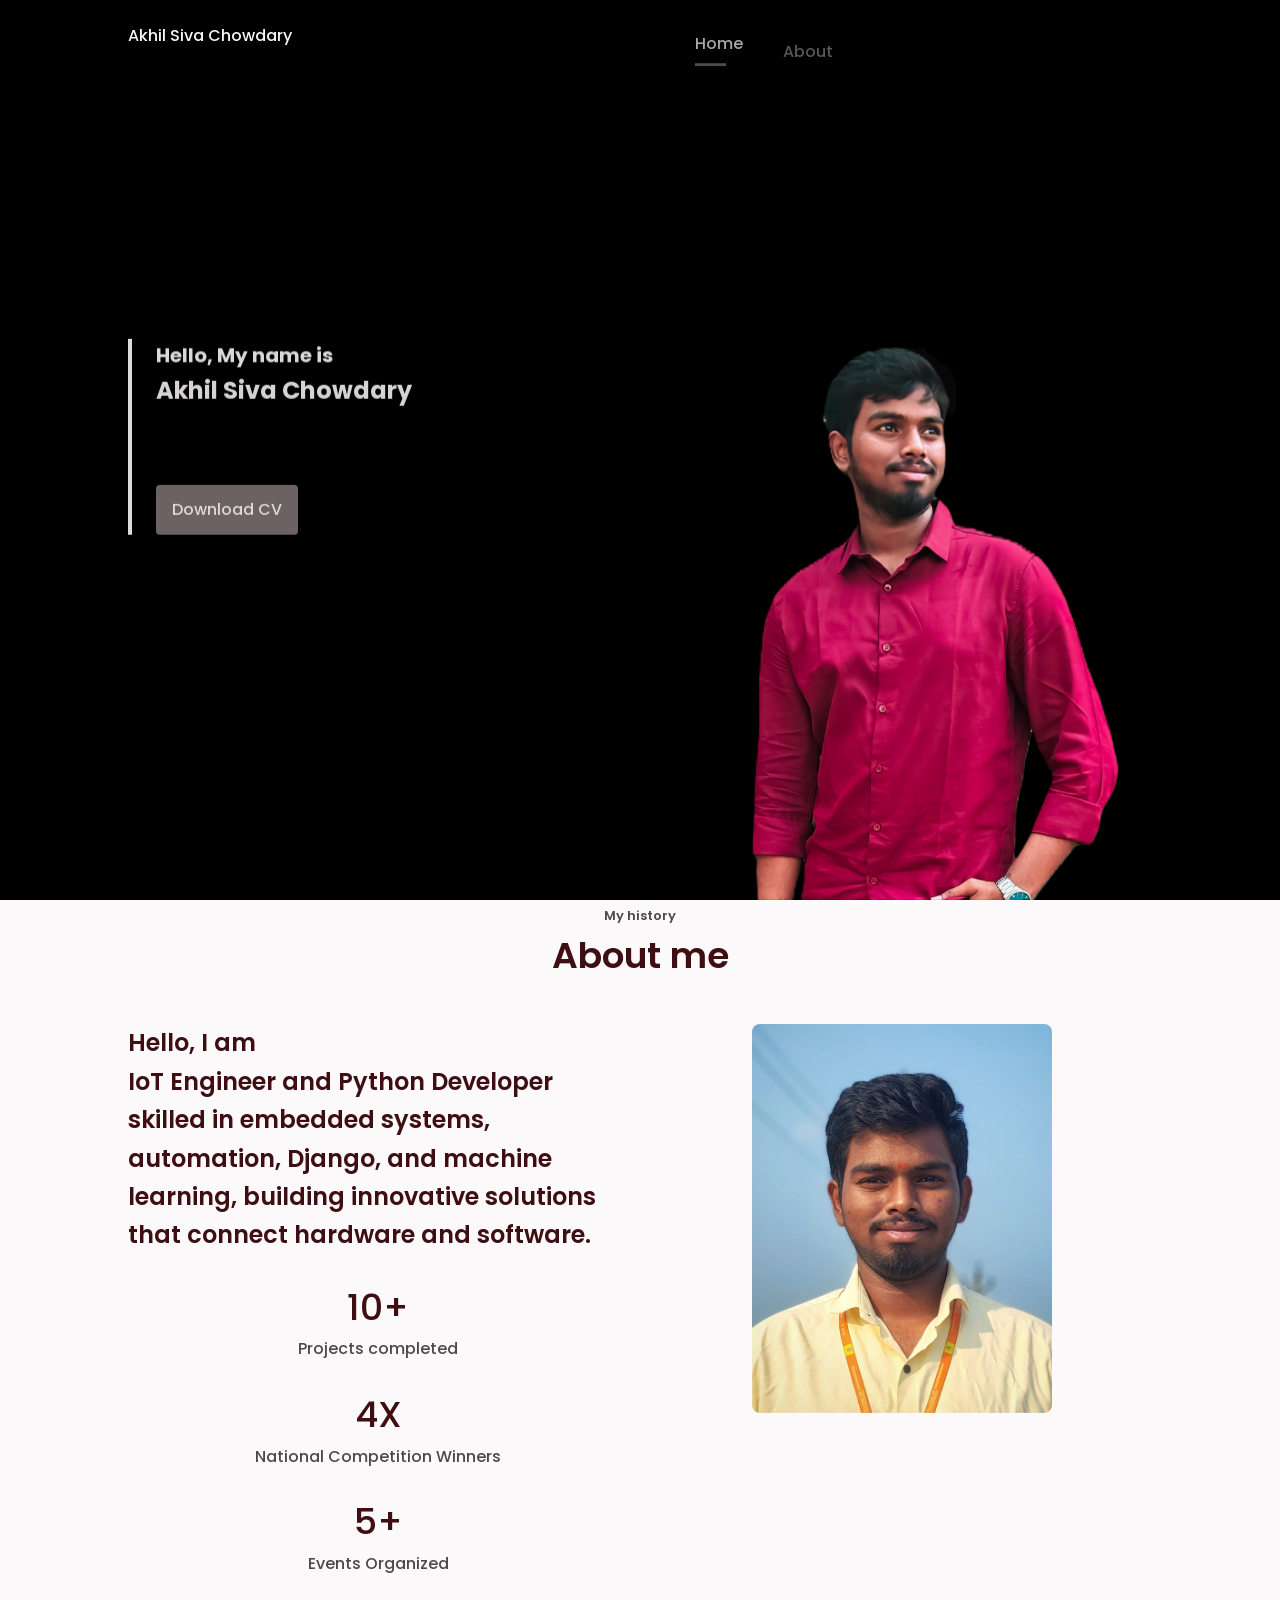
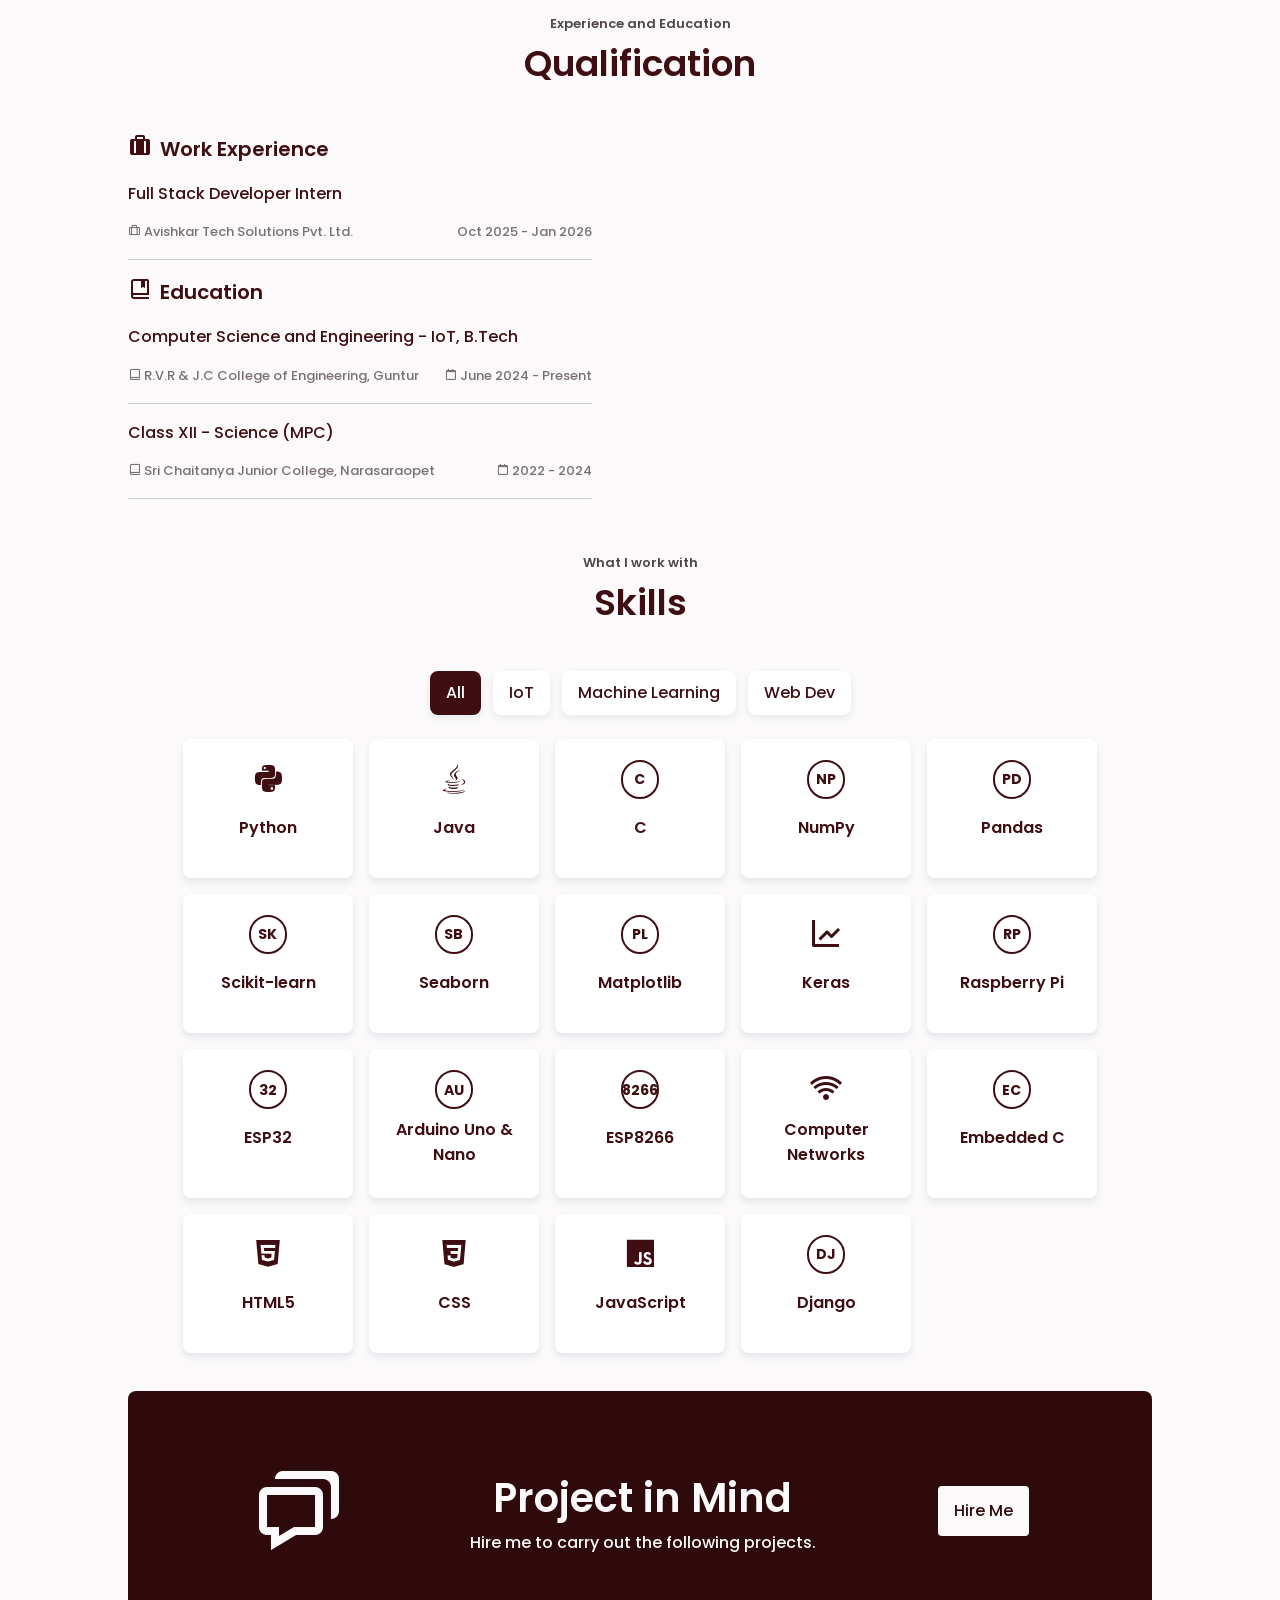
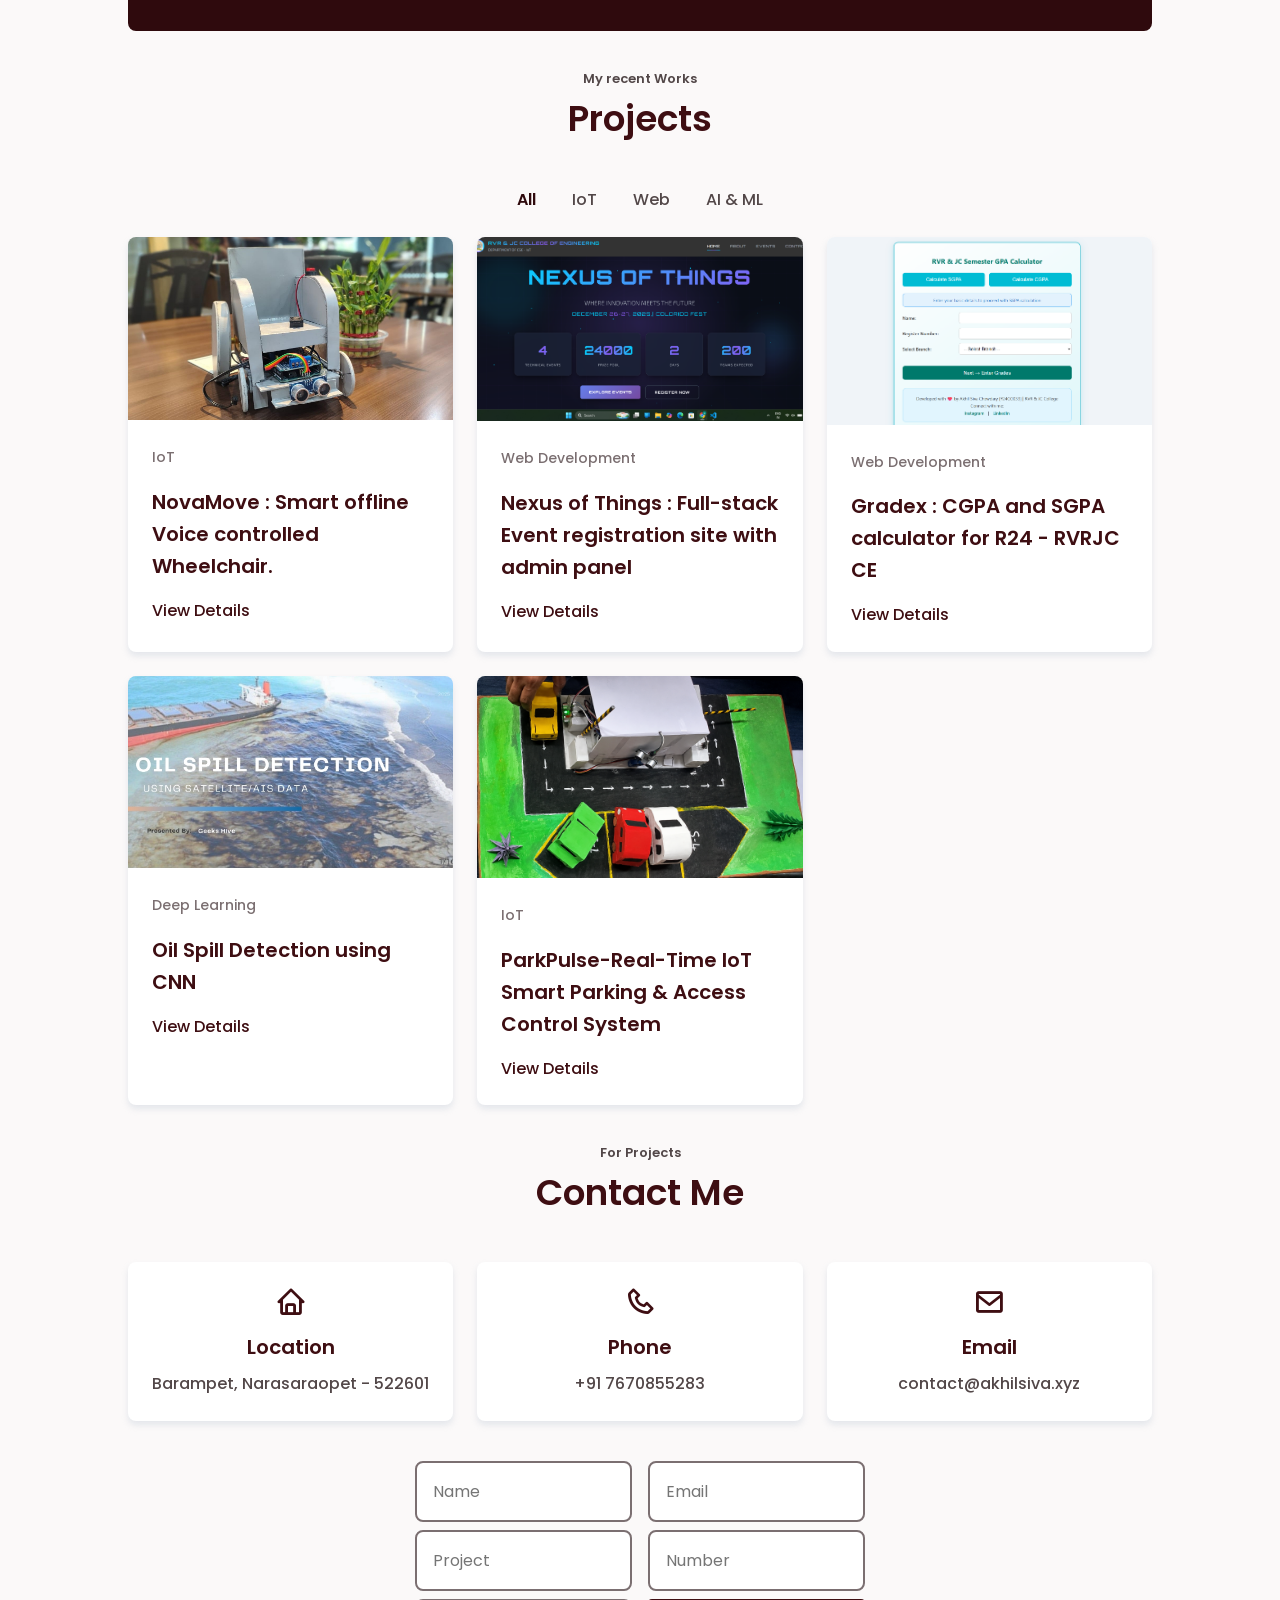
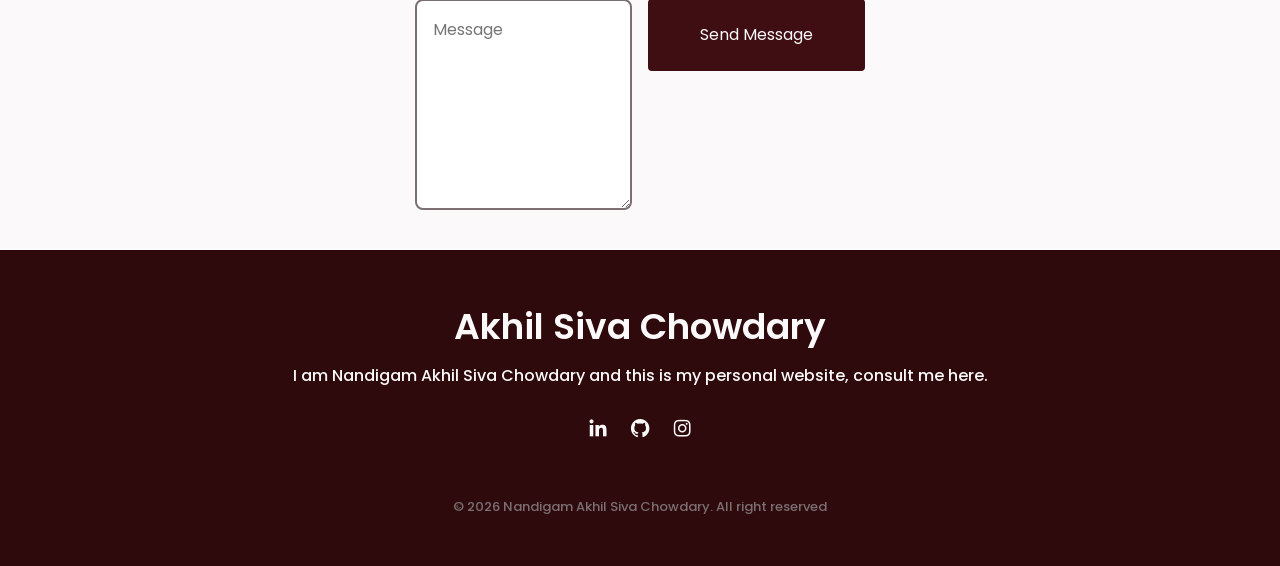
==== index.html @ a1a813cd "Initial commit" ====
<!DOCTYPE html>
<html lang="en">
<head>
    <meta charset="UTF-8">
    <meta name="viewport" content="width=device-width, initial-scale=1.0">
 
    <title>Akhil Siva Chowdary | IoT Engineer &amp; Python Developer</title>
 
    <meta name="description"
          content="Portfolio of Akhil Siva Chowdary — IoT Engineer, Python Developer &amp; Web Developer from Andhra Pradesh. Expert in ESP32, Arduino, Django, Machine Learning &amp; smart healthcare solutions.">
 
    <meta name="keywords"
          content="Akhil Siva Chowdary, IoT Engineer Andhra Pradesh, Python Developer, ESP32, Arduino, Django, Machine Learning, Flutter, embedded systems, smart wheelchair, NovaMove, AyurVanta, preeclampsia detection">
 
    <meta name="robots" content="index, follow">
 
    <meta name="author" content="Akhil Siva Chowdary">
 
    <link rel="canonical" href="https://akhilsiva.xyz/">
 
    <meta property="og:type"        content="website">
    <meta property="og:url"         content="https://akhilsiva.xyz/">
    <meta property="og:title"       content="Akhil Siva Chowdary | IoT Engineer &amp; Python Developer">
    <meta property="og:description" content="Embedded systems, smart IoT devices, Django backends, and ML models — portfolio of Akhil Siva Chowdary from Andhra Pradesh.">

    <meta property="og:image"       content="https://akhilsiva.xyz/assets/images/about.JPG">
    <meta property="og:image:width"  content="1200">
    <meta property="og:image:height" content="630">
    <meta property="og:locale"      content="en_IN">
    <meta property="og:site_name"   content="Akhil Siva Chowdary">
 
    <link rel="sitemap" type="application/xml" href="https://akhilsiva.xyz/sitemap.xml">

    <meta name="twitter:card"        content="summary_large_image">
    <meta name="twitter:title"       content="Akhil Siva Chowdary | IoT Engineer &amp; Python Developer">
    <meta name="twitter:description" content="Portfolio: ESP32 smart devices, Django backends, ML models &amp; innovative healthcare IoT from Andhra Pradesh.">
    <meta name="twitter:image"       content="https://akhilsiva.xyz/assets/images/about.JPG">
 

    <meta name="theme-color" content="#ffffff">
 
    <link rel="icon" href="assets/favicon/favicon.ico" sizes="any">
    <link rel="icon"             href="assets/favicon/favicon-32x32.png"   type="image/png" sizes="32x32">
    <link rel="icon"             href="assets/favicon/favicon-16x16.png"   type="image/png" sizes="16x16">
    <link rel="apple-touch-icon" href="assets/favicon/apple-touch-icon.png">
    <link rel="manifest"         href="assets/favicon/site.webmanifest">
    <meta name="theme-color"     content="#0F6E56">

    <script type="application/ld+json">
    {
      "@context": "https://schema.org",
      "@type": "Person",
      "name": "Akhil Siva Chowdary",
      "alternateName": "Nandigam Akhil Siva Chowdary",
      "url": "https://akhilsiva.xyz/",
      "image": "https://akhilsiva.xyz/assets/images/about.JPG",
      "email": "contact@akhilsiva.xyz",
      "telephone": "+917670855283",
      "jobTitle": "IoT Engineer & Python Developer",
      "description": "Third-year Computer Science and IoT student at RVR & JC College of Engineering. Specialises in embedded systems, ESP32, Arduino, Django, machine learning, and smart healthcare IoT devices.",
      "address": {
        "@type": "PostalAddress",
        "addressLocality": "Narasaraopet",
        "addressRegion": "Andhra Pradesh",
        "postalCode": "522601",
        "addressCountry": "IN"
      },
      "alumniOf": {
        "@type": "EducationalOrganization",
        "name": "R.V.R. & J.C. College of Engineering",
        "address": {
          "@type": "PostalAddress",
          "addressLocality": "Guntur",
          "addressRegion": "Andhra Pradesh",
          "addressCountry": "IN"
        }
      },
      "knowsAbout": [
        "IoT", "ESP32", "Arduino", "Raspberry Pi", "Embedded Systems",
        "Python", "Django", "Machine Learning", "Keras", "Scikit-learn",
        "Flutter", "HTML", "CSS", "JavaScript", "Computer Networks"
      ],
      "sameAs": [
        "https://www.linkedin.com/in/akhil-siva-chowdary-nandigam-897a99356",
        "https://github.com/Nandigam-Akhil-Siva-Chowdary",
        "https://www.instagram.com/siva_._chowdary_/"
      ]
    }
    </script>
 
    <!-- ── Stylesheets ───────────────────────────────────────── -->
    <link rel="stylesheet" href="assets/css/styles.css">
    <link href="https://unpkg.com/boxicons@2.1.4/css/boxicons.min.css" rel="stylesheet">
</head>
<body>
    <a href="#" class="scrolltop" id="scroll-top">
        <i class='bx bx-chevron-up scrolltop__icon'></i>
    </a>



    <header class="l-header " id="header">
        <nav class="nav bd-container">
            <a href="#" class="nav__logo">Akhil Siva Chowdary</a>
            <div class="nav__menu" id="nav-menu">
                <ul class="nav__list">
                    <li class="nav__item"><a href="#home" class="nav__link active-link">Home</a></li>
                    <li class="nav__item"><a href="#about" class="nav__link">About</a></li>
                    <li class="nav__item"><a href="#services" class="nav__link">Skills</a></li>
                    <li class="nav__item"><a href="#portfolio" class="nav__link">Projects</a></li>
                    <li class="nav__item"><a href="#contact" class="nav__link">ContactMe</a></li>
                </ul>
            </div>

            <div class="nav__toggle" id="nav-toggle"> 
                <i class='bx bx-menu'></i>
            </div>
        </nav>
    </header>

    <main class="l-main">
        <!-- home -->
        <section class="home" id="home">
            <div class="home__container bd-container bd-grid">
                <div class="home__data">
                    <span class="home__greeting">Hello, My name is</span>
                    <h1 class="home__name">Akhil Siva Chowdary</h1>
                    <span class="home__profession" aria-label="IoT Engineer, Python Developer, Web Developer">
                        <span class="home__profession-text home__profession-text--iot">IoT Engineer</span>
                        <span class="home__profession-text home__profession-text--python">Python Developer</span>
                        <span class="home__profession-text home__profession-text--web">Web Developer</span>
                    </span>
                    <a download="" href="assets/pdfs/Akhil_SIva_Chowdary_Resume.pdf" class="button button-light home__button">Download CV</a>
                </div>

                <div class="home__social">
                    <a href="https://www.linkedin.com/in/akhil-siva-chowdary-nandigam-897a99356" class="home__social-icon"><i class='bx bxl-linkedin'></i></a>
                    <a href="https://github.com/Nandigam-Akhil-Siva-Chowdary" class="home__social-icon"><i class='bx bxl-github'></i></a>
                    <a href="https://www.instagram.com/siva_._chowdary_/" class="home__social-icon"><i class='bx bxl-instagram'></i></a>
                </div>

                <div class="home__img">
                    <img src="assets/images/home.png" alt="">
                </div>
            </div>
        </section>

        <section class="about section bd-container" id="about">
            <span class="section-subtitle">My history</span>
            <h2 class="section-title">About me</h2>


            <!-- About -->
            <div class="about__container bd-grid">
                <div class="about__data bd-grid">
                    <p class="about__description">
                        <span>
                            Hello, I am <br>
                        </span>
                        IoT Engineer and Python Developer skilled in embedded systems, automation, Django, and machine learning, building innovative solutions that connect hardware and software.
                    </p>
                    <div>
                        <span class="about__number">10+</span>
                        <span class="about__achievement">Projects completed</span>
                    </div>

                    <div>
                        <span class="about__number">4X</span>
                        <span class="about__achievement">National Competition Winners</span>
                    </div>
                    
                    <div>
                        <span class="about__number">5+</span>
                        <span class="about__achievement">Events Organized</span>
                    </div>
                </div>

                <img src="assets/images/about.JPG" alt="" class="about__img">
            </div>
        </section>

        <!-- Qualification -->

        <section class="qualification section bd-container" >
            <span class="section-subtitle">Experience and Education</span>
            <h2 class="section-title">Qualification</h2>

            <div class="qualification__container bd-grid">
                <div class="qualification__content">
                    <h2 class="qualification__title">
                        <i class='bx bxs-briefcase-alt qualification__title-icon'></i>
                        Work Experience
                    </h2>

                    <div class="bd-grid">
                        <div class="classification__data">
                            <h3 class="qualification__area">
                                Full Stack Developer Intern
                            </h3>

                            <div class="qualification__box">
                                <span class="qualification__work">
                                    <i class='bx bx-briefcase-alt qualification__icon'></i>
                                    Avishkar Tech Solutions Pvt. Ltd.
                                </span>

                                <span class="qualification__work">
                                    <i class='bx bx-calender-alt qualification__icon'></i>
                                    Oct 2025 - Jan 2026
                                </span>
                            </div>
                        </div>
                    </div>
                </div>
            </div>

            <div class="qualification__container bd-grid">
                <div class="qualification__content">
                    <h2 class="qualification__title">
                        <i class='bx bx-book-bookmark qualification__title-icon'></i>
                        Education
                    </h2>

                    <div class="bd-grid">
                        <div class="classification__data">
                            <h3 class="qualification__area">
                                Computer Science and Engineering - IoT, B.Tech
                            </h3>

                            <div class="qualification__box">
                                <span class="qualification__work">
                                    <i class='bx bx-book-alt qualification__icon'></i>
                                    R.V.R & J.C College of Engineering, Guntur<br>
                                </span>

                                <span class="qualification__work">
                                    <i class='bx bx-calendar-alt qualification__icon'></i>
                                    June 2024 - Present
                                </span>
                            </div>

                            <div class="classification__data">
                            <h3 class="qualification__area">
                                Class XII - Science (MPC)
                            </h3>

                            <div class="qualification__box">
                                <span class="qualification__work">
                                    <i class='bx bx-book-alt qualification__icon'></i>
                                    Sri Chaitanya Junior College, Narasaraopet <br>
                                </span>

                                <span class="qualification__work">
                                    <i class='bx bx-calendar-alt qualification__icon'></i>
                                    2022 - 2024
                                </span>
                            </div>

                        </div>
                    </div>
                </div>
            </div>
        </section>

        <!-- Skills -->

        <section class="services section bd-container" id="services">
            <span class="section-subtitle">What I work with</span>
            <h2 class="section-title">Skills</h2>
            <div class="services__filter">
                <input type="radio" name="skills-filter" id="skill-all" checked>
                <input type="radio" name="skills-filter" id="skill-iot">
                <input type="radio" name="skills-filter" id="skill-ml">
                <input type="radio" name="skills-filter" id="skill-web">

                <div class="services__tabs">
                    <label for="skill-all" class="services__tab services__tab--all">All</label>
                    <label for="skill-iot" class="services__tab services__tab--iot">IoT</label>
                    <label for="skill-ml" class="services__tab services__tab--ml">Machine Learning</label>
                    <label for="skill-web" class="services__tab services__tab--web">Web Dev</label>
                </div>

                <div class="services__container bd-grid">
                    <div class="services__data skill-card skill-general">
                        <i class='bx bxl-python services__icon'></i>
                        <h3 class="services__title">Python</h3>
                    </div>

                    <div class="services__data skill-card skill-general">
                        <i class='bx bxl-java services__icon'></i>
                        <h3 class="services__title">Java</h3>
                    </div>

                    <div class="services__data skill-card skill-general">
                        <span class="services__icon services__icon-text">C</span>
                        <h3 class="services__title">C</h3>
                    </div>

                    
                    <div class="services__data skill-card skill-ml">
                        <span class="services__icon services__icon-text">NP</span>
                        <h3 class="services__title">NumPy</h3>
                    </div>

                    <div class="services__data skill-card skill-ml">
                        <span class="services__icon services__icon-text">PD</span>
                        <h3 class="services__title">Pandas</h3>
                    </div>

                    <div class="services__data skill-card skill-ml">
                        <span class="services__icon services__icon-text">SK</span>
                        <h3 class="services__title">Scikit-learn</h3>
                    </div>

                    <div class="services__data skill-card skill-ml">
                        <span class="services__icon services__icon-text">SB</span>
                        <h3 class="services__title">Seaborn</h3>
                    </div>

                    <div class="services__data skill-card skill-ml">
                        <span class="services__icon services__icon-text">PL</span>
                        <h3 class="services__title">Matplotlib</h3>
                    </div>

                    <div class="services__data skill-card skill-ml">
                        <i class='bx bx-line-chart services__icon'></i>
                        <h3 class="services__title">Keras</h3>
                    </div>

                    <div class="services__data skill-card skill-iot">
                        <span class="services__icon services__icon-text">RP</span>
                        <h3 class="services__title">Raspberry Pi</h3>
                    </div>

                    <div class="services__data skill-card skill-iot">
                        <span class="services__icon services__icon-text">32</span>
                        <h3 class="services__title">ESP32</h3>
                    </div>

                    <div class="services__data skill-card skill-iot">
                        <span class="services__icon services__icon-text">AU</span>
                        <h3 class="services__title">Arduino Uno & Nano</h3>
                    </div>

                    <div class="services__data skill-card skill-iot">
                        <span class="services__icon services__icon-text">8266</span>
                        <h3 class="services__title">ESP8266</h3>
                    </div>

                    <div class="services__data skill-card skill-iot">
                        <i class='bx bx-wifi services__icon'></i>
                        <h3 class="services__title">Computer Networks</h3>
                    </div>

                    <div class="services__data skill-card skill-iot">
                        <span class="services__icon services__icon-text">EC</span>
                        <h3 class="services__title">Embedded C</h3>
                    </div>


                    <div class="services__data skill-card skill-web">
                        <i class='bx bxl-html5 services__icon'></i>
                        <h3 class="services__title">HTML5</h3>
                    </div>

                    <div class="services__data skill-card skill-web">
                        <i class='bx bxl-css3 services__icon'></i>
                        <h3 class="services__title">CSS</h3>
                    </div>

                    <div class="services__data skill-card skill-web">
                        <i class='bx bxl-javascript services__icon'></i>
                        <h3 class="services__title">JavaScript</h3>
                    </div>

                    <div class="services__data skill-card skill-web">
                        <span class="services__icon services__icon-text">DJ</span>
                        <h3 class="services__title">Django</h3>
                    </div>
                </div>
            </div>

        </section>

        <section class="project section bd-container" >
            <div class="project__container bd-grid">
                <div class="project__data">
                    <i class='bx bx-chat project__icon'></i>
                    <div>
                        <h2 class="project__title">Project in Mind</h2>
                        <p class="project__description">Hire me to carry out the following projects.</p>
                    </div> 

                    <div>
                        <a href="#" class="button button-white">Hire Me</a>
                    </div>
                </div>
            </div>
        </section>

        <!-- portfolio -->
        <section class="portfolio section bd-container" id="portfolio">
            <span class="section-subtitle">My recent Works</span>
            <h2 class="section-title">Projects</h2>

            <div class="portfolio__nav">
                <span class="portfolio__item active-portfolio" data-filter="all">All</span>
                <span class="portfolio__item" data-filter=".iot">IoT</span>
                <span class="portfolio__item" data-filter=".web">Web</span>
                <span class="portfolio__item" data-filter=".ml">AI & ML</span>
            </div>

            <div class="portfolio__container bd-grid">
                <div class="portfolio__content mix iot">
                    <a href="novamove.html"><img src="assets/images/NovaMove.jpeg" alt="NovaMove smart offline voice controlled wheelchair" class="portfolio__img"></a>
                    <div class="portfolio__data">
                        <span class="portfolio__subtitle">IoT</span>
                        <a href="novamove.html"><h2 class="portfolio__title">NovaMove : Smart offline Voice controlled Wheelchair.</h2></a>
                        <a href="novamove.html" class="button button-link">View Details</a>
                    </div>
                </div>
                <div class="portfolio__content mix web">
                    <a href="https://nexusofthings.onrender.com/"><img src="assets/images/NoT.png" alt="" class="portfolio__img"></a>
                    <div class="portfolio__data">
                        <span class="portfolio__subtitle">Web Development</span>
                        <a href="https://nexusofthings.onrender.com/"><h2 class="portfolio__title">Nexus of Things : Full-stack Event registration site with admin panel</h2></a>
                        <a href="https://github.com/Nandigam-Akhil-Siva-Chowdary/NexusOfThings" class="button button-link">View Details</a>
                    </div>
                </div>
                
                <div class="portfolio__content mix web">
                    <a href="https://gradex-ogwk.onrender.com"><img src="assets/images/gradex.png" alt="" class="portfolio__img"></a>
                    <div class="portfolio__data">
                        <span class="portfolio__subtitle">Web Development</span>
                        <a href="https://gradex-ogwk.onrender.com"><h2 class="portfolio__title">Gradex : CGPA and SGPA calculator for R24 - RVRJC CE</h2></a>
                        <a href="https://github.com/Nandigam-Akhil-Siva-Chowdary/gradeX" class="button button-link">View Details</a>
                    </div>
                </div>
                <div class="portfolio__content mix ml">
                    <a href="https://github.com/Nandigam-Akhil-Siva-Chowdary/Oil-Spill-Detection-CNN"><img src="assets/images/oil-spill.jpeg" alt="" class="portfolio__img"></a>
                    <div class="portfolio__data">
                        <span class="portfolio__subtitle">Deep Learning</span>
                        <a href="https://github.com/Nandigam-Akhil-Siva-Chowdary/Oil-Spill-Detection-CNN"><h2 class="portfolio__title">Oil Spill Detection using CNN</h2></a>
                        <a href="https://github.com/Nandigam-Akhil-Siva-Chowdary/Oil-Spill-Detection-CNN" class="button button-link">View Details</a>
                    </div>
                </div>
                <div class="portfolio__content mix iot">
                    <a href="parkpulse.html"><img src="assets/images/ParkPulse.png" alt="ParkPulse real-time IoT smart parking and access control system" class="portfolio__img"></a>
                    <div class="portfolio__data">
                        <span class="portfolio__subtitle">IoT</span>
                        <a href="parkpulse.html"><h2 class="portfolio__title">ParkPulse-Real-Time IoT Smart Parking & Access Control System</h2></a>
                        <a href="parkpulse.html" class="button button-link">View Details</a> 
                    </div>
                </div>
            </div>
        </section>

        <section class="contact section bd-container" id="contact">
            <span class="section-subtitle">For Projects</span>
            <h2 class="section-title">Contact Me</h2>

            <div class="contact__container bd-grid">
                <div class="contact__content bd-grid">
                    <div class="contact__box">
                        <i class='bx bx-home contact__icon'></i>
                        <h3 class="contact__title">Location</h3>
                        <span class="contact__description">Barampet, Narasaraopet - 522601</span>
                    </div>

                    <div class="contact__box">
                        <i class='bx bx-phone contact__icon'></i>
                        <h3 class="contact__title">Phone</h3>
                        <span class="contact__description">+91 7670855283</span>
                    </div>

                    <div class="contact__box">
                        <i class='bx bx-envelope contact__icon'></i>
                        <h3 class="contact__title">Email</h3>
                        <span class="contact__description">contact@akhilsiva.xyz</span>
                    </div>

                </div>
                <form action="https://formsubmit.co/akhil2310siva@gmail.com" method="POST" class='contact__form'>
                    <div class="contact__inputs">
                        <input type="text" name="name" placeholder="Name" class="contact__input">
                        <input type="email" name="email" placeholder="Email" class="contact__input">
                    </div>
                    <div class="contact__inputs">
                        <input type="text" name="project" placeholder="Project" class="contact__input">
                        <input type="number" name="number" placeholder="Number" class="contact__input">

                        <textarea name="message" id="" cols="0" rows="7" placeholder="Message" class="contact__input"></textarea>

                        <input type="submit" value="Send Message" class="button contact__button">
                    </div>
                </form>
            </div>
        </section>

        <!-- footer -->
        <footer class="footer">
            <div class="footer__container bd-container">
                <h1 class="footer__title">Akhil Siva Chowdary</h1>
                <p class="footer__description">I am Nandigam Akhil Siva Chowdary and this is my personal website, consult me here.</p>

                <div class="footer__social">
                    <a href="https://www.linkedin.com/in/akhil-siva-chowdary-nandigam-897a99356" class="footer__link"><i class='bx bxl-linkedin'> </i></a>
                    <a href="https://github.com/Nandigam-Akhil-Siva-Chowdary" class="footer__link"><i class='bx bxl-github'> </i></a>
                    <a href="https://www.instagram.com/siva_._chowdary_/" class="footer__link"><i class='bx bxl-instagram'> </i></a>
                </div>
                <p class="footer__copy">&#169; 2026 Nandigam Akhil Siva Chowdary. All right reserved</p>
            </div>
        </footer>

    </main>
    <script src="assets/js/mixitup.min.js"></script>
    <script src="assets/js/gsap.min.js"></script>
    <script src="assets/js/main.js"></script>
</body>
</html>
---- assets/css/styles.css ----
@import url('https://fonts.googleapis.com/css2?family=Poppins:wght@400;500;700&display=swap');

:root {
    --header-height: 3rem;


    --first-color:#3E0E12;
    --first-color-dark:#2F0a0D;
    --text-color: #524748;
    --first-color-light: #7B6F71;
    --first-color-lighten: #FBF9F9;

    --body-font: 'Poppins', sans-serif; 
    --biggest-font-size: 2.5rem;
    --h1-font-size: 1.5rem;
    --h2-font-size: 1.25rem;
    --h3-font-size: 1.125rem;
    --normal-font-size: .938rem;
    --small-font-size: .813rem;
    --smaller-font-size: .75rem;

    --font-medium: 500;
    --font-semi-bold: 600;
    --font-bold: 700;

    --mb-1: .5rem;
    --mb-2: 1rem;
    --mb-3: 1.5rem;
    --mb-4: 2rem;
    --mb-5: 2.5rem;
    --mb-6: 3rem;
    
    --z-normal: 1;
    --z-tooltip: 10;
    --z-fixed: 100;
}

@media screen and (min-width: 768px){
    :root{
        --biggest-font-size: 4.5rem;
        --h1-font-size: 2.25rem;
        --h2-font-size: 1.5rem;
        --h3-font-size: 1.25rem;
        --normal-font-size: 1rem;
        --small-font-size: .875rem;
        --smaller-font-size: .813rem;
    }
}

*, ::before, ::after{
    box-sizing: border-box;
}

html{
    scroll-behavior: smooth;
}

body{
    margin: var(--header-height) 0 0 0;
    font-family: var(--body-font);
    font-size: var(--normal-font-size);
    font-weight: var(--font-medium);
    background-color: var(--first-color-lighten);
    color: var(--text-color);
    line-height: 1.6;
}

h1, h2, h3, ul, p{
    margin: 0;
}

h2, h3{
    font-weight: var(--font-semi-bold);
}

ul{
    padding: 0;
    list-style: none;
}

a{
    text-decoration: none;
}

img{
    max-width: 100%;
    height: auto;
    display: block;
}

.section{
    padding:4rem 0 2rem;
}

.section-title, .section-subtitle{
    text-align: center;
}

.section-title{
    font-size: var(--h1-font-size);
    color: var(--first-color);
    margin-bottom: var(--mb-3);
}

.section-subtitle{
    display: block;
    font-size: var(--smaller-font-size);
    font-weight: var(--font-semi-bold);
}

.bd-container{
    max-width: 1024px;
    width: calc(100% - 2rem);
    margin-left: var(--mb-2);
    margin-right: var(--mb-2);
}

.bd-grid{
    display: grid;
    gap: 1.5rem;
}

.l-header{
    width: 100%;
    position: fixed;
    top: 0;
    left: 0;
    z-index: var(--z-fixed);
    background-color: #000;
}

.nav{
    height: var(--header-height);
    display: flex;
    align-items: center;
    justify-content: space-between;
}

@media screen and (max-width: 768px){
    .nav__menu{
        position: fixed;
        top: -100%;
        left: 0;
        width: 100%;
        padding-top: 1.5rem;
        text-align: center;
        background-color: #000;
        transition: .4s;
        box-shadow: 0 2px 4px rgba(0, 0, 0, 0.1); 
        border-radius: 0 0 1rem 1rem;
    }
}

.nav__item{
    margin-bottom: var(--mb-3);
}

.nav__link{
    color: var(--first-color-lighten);
    transition: .3s;
}

.nav__link:hover{
    color: var(--first-color-light);
}

.nav__logo, .nav__toggle{
    color: var(--first-color-lighten);
}

.nav__toggle{
    font-size: 1.3rem;
    cursor: pointer;
}

.show-menu{
    top:var(--header-height);
}

.active-link{
    position: relative;
}

.active-link::after{
    content: '';
    position: absolute;
    left: 0;
    bottom: -.7rem;
    width: 65%;
    height: 3px;
    background-color: var(--first-color-light);
}

.scroll-header{
    background-color: var(--first-color-lighten);
    box-shadow: 0 2px 4px rgba(0, 0, 0, .1);
}

.scroll-header .nav__logo, .scroll-header .nav__toggle, .scroll-header .nav__link{
    color: var(--first-color-dark);
}

.scroll-header .nav__menu{
    background-color: var(--first-color-lighten);
}

.scrolltop{
    position: fixed;
    right: 1rem;
    bottom: -20%;
    display: flex;
    justify-content: center;
    align-items: center;
    padding: .5rem;
    background: rgba(123, 111, 113, .7);
    border-radius: .5rem;
    z-index: var(--z-tooltip);
    transition: .4s;
    
    visibility: hidden;
}

.scrolltop:hover{
    background: var(--first-color);
}

.scrolltop__icon{
    font-size: 2rem;
    color: var(--first-color-lighten);

}

.show-scroll{
    visibility: visible;
    bottom: 1.5rem;
}

.home{
    background-color: #000;
    overflow: hidden;
}

.home__container{
    position: relative;
    height: calc(100vh - var(--header-height));
    grid-template-rows: repeat(2, max-content);
    align-content: space-around;
    row-gap: 2rem;
}

.home__data{
    border-left: 4px solid var(--first-color-lighten);
    color: var(--first-color-lighten);
    padding-left: 1.5rem;
    z-index: var(--z-tooltip);
}

.home_name{
    font-size: var(--biggest-font-size);
}

.home__greeting, .home__profession{
    display: block;
    font-weight: var(--font-bold);
}

.home__greeting{
    font-size: .813rem;
}

.home__profession{
    font-size: .938rem;
    margin-bottom: var(--mb-3);
    min-height: 1.6em;
    position: relative;
    width: min(100%, 18ch);
}

.home__profession-text{
    animation: typing-cycle 9s steps(var(--typing-steps), end) infinite;
    border-right: 2px solid var(--first-color-lighten);
    left: 0;
    opacity: 0;
    overflow: hidden;
    position: absolute;
    top: 0;
    white-space: nowrap;
    width: 0;
}

.home__profession-text--iot{
    --typing-steps: 12;
    --typing-width: 12ch;
}

.home__profession-text--python{
    --typing-steps: 16;
    --typing-width: 16ch;
    animation-delay: 3s;
}

.home__profession-text--web{
    --typing-steps: 13;
    --typing-width: 13ch;
    animation-delay: 6s;
}

@keyframes typing-cycle{
    0%{
        opacity: 1;
        width: 0;
    }

    18%{
        opacity: 1;
        width: var(--typing-width);
    }

    28%{
        opacity: 1;
        width: var(--typing-width);
    }

    33%,
    100%{
        opacity: 0;
        width: 0;
    }
}

.home__img{
    position:absolute;
    right: 0;
    bottom: 0;
}

.home__img img{
    width: 285px;
}

.home__social{
    display: flex;
    flex-direction: column;
}

.home__social-icon{
    width: max-content;
    font-size: 1.3rem;
    margin-bottom: var(--mb-2);
    color: var(--first-color-lighten);
}

.home__social-icon:hover{
    color: var(--first-color-light);
}

.button{
    display: inline-block;
    background-color: var(--first-color);
    color: var(--first-color-lighten);
    padding: .75rem 1rem;
    border-radius: .25rem;
    transition: .3s;
}

.button:hover{
    background-color: var(--first-color-dark);
}

.button-light{
    background-color: var(--first-color-light);
}

.button-white{
    background-color: var(--first-color-lighten);
    color: var(--first-color-dark);
}

.button-white:hover{
    background-color: var(--first-color-lighten);
}

.button-link{
    background: none;
    color: var(--first-color);
    padding: 0;
}

.home__button{
    z-index: 10;
    opacity: 1;
}

.button-link:hover{
    background: none;
}

.about__data{
    text-align: center;
}

.about__description{
    font-size: var(--h2-font-size);
    font-weight: var(--font-semi-bold);
    color: var(--first-color);
}

.about__number{
    font-size: var(--h1-font-size);
    color: var(--first-color);
    display: block;
}

.about__img{
    justify-self: center;
    width: 220px;
    border-radius: .5rem;
}

/* Qualification */
.qualification__container{
    row-gap: 2.5rem;
}

.qualification__title{
    font-size: var(--h3-font-size);
    color: var(--first-color);
    margin-bottom: var(--mb-2);
    display: flex;
    align-items:last baseline
}

.qualification__title-icon{
    font-size: 1.5rem;
    margin-right: var(--mb-1);
}

.qualification__box{
    padding-bottom: 1rem;
    border-bottom: 1px solid #ccc;
    margin: var(--mb-2) 0;
}

.qualification__area{
    font-size: var(--normal-font-size);
    color: var(--first-color);
    margin-bottom: var(--mb-1);
    font-weight: var(--font-medium);
}

.qualification__icon, .qualification__work{
    font-size: var(--smaller-font-size);
    color: var(--first-color-light);
}

.qualification__work{
    display: block;
}

/* Services */

.services__filter > input{
    position: absolute;
    opacity: 0;
    pointer-events: none;
}

.services__tabs{
    display: flex;
    flex-wrap: wrap;
    justify-content: center;
    gap: .75rem;
    margin-bottom: var(--mb-3);
}

.services__tab{
    padding: .55rem 1rem;
    border-radius: .5rem;
    color: var(--first-color);
    background-color: #fff;
    box-shadow: 0 3px 6px rgba(174, 190, 205, .25);
    cursor: pointer;
    transition: .3s;
}

.services__tab:hover{
    transform: translateY(-.15rem);
}

#skill-all:checked ~ .services__tabs .services__tab--all,
#skill-iot:checked ~ .services__tabs .services__tab--iot,
#skill-ml:checked ~ .services__tabs .services__tab--ml,
#skill-web:checked ~ .services__tabs .services__tab--web{
    color: #fff;
    background-color: var(--first-color);
}

.services__data{
    padding: 1.35rem .85rem;
    background-color: #fff;
    border-radius: .5rem;
    text-align: center;
    transition: .4s;
    box-shadow: 0 4px 6px rgba(174, 190, 205, .3);
}

.services__container{
    gap: 1rem;
    justify-content: center;
    grid-template-columns: repeat(2, minmax(0, 145px));
}

.skill-card{
    display: block;
}

#skill-iot:checked ~ .services__container .skill-card,
#skill-ml:checked ~ .services__container .skill-card,
#skill-web:checked ~ .services__container .skill-card{
    display: none;
}

#skill-iot:checked ~ .services__container .skill-iot,
#skill-ml:checked ~ .services__container .skill-ml,
#skill-web:checked ~ .services__container .skill-web{
    display: block;
}

.services__icon, .services__title{
    color: var(--first-color);
}

.services__icon{
    display: inline-flex;
    align-items: center;
    justify-content: center;
    height: 2.4rem;
    margin-bottom: var(--mb-1);
    font-size: 2.25rem;
}

.services__icon-text{
    width: 2.4rem;
    border-radius: 50%;
    border: 2px solid var(--first-color);
    font-size: var(--small-font-size);
    font-weight: var(--font-bold);
    line-height: 1;
}

.services__title{
    font-size: var(--normal-font-size);
    min-height: 2.6rem;
    display: flex;
    align-items: center;
    justify-content: center;
    margin-bottom: var(--mb-1);
}

.services__description{
    margin-bottom: var(--mb-4);
}

.services__data:hover{
    transform: translateY(-.5rem);
    box-shadow: 0 6px 8px rgba(174, 190, 205, .4);

}

/* project */
.project__container{
    padding: 1.5rem 1rem;
    background-color: var(--first-color-dark);
    color: var(--first-color-lighten);
    border-radius: .5rem;
    text-align: center;
}

.project__icon, .project__title{
    margin-bottom: var(--mb-1);
}

.project__icon{
    font-size: 3.5rem;
}

.project__title{
    font-size: 1.5rem;
}

.project__description{
    margin-bottom: var(--mb-4);
}

/* portfolio */

.portfolio__nav{
    text-align: center;
    margin-bottom: var(--mb-3);
}

.portfolio__item{
    margin: 0 var(--mb-2) ;
    cursor: pointer;
}

.portfolio__content{
    background-color: #fff;
    border-radius: .5rem;
    overflow:hidden;
    box-shadow: 0 4px 6px rgba(174, 190, 205, .3);
}

.portfolio__img{
    width: 100%;
    transition: .4s;
}

.portfolio__data{
    padding:1.5rem;
}

.portfolio__subtitle{
    font-size: var(--small-font-size);
    color: var(--first-color-light);
}

.portfolio__title{
    font-size: var(--h3-font-size);
    color: var(--first-color);
    margin: var(--mb-2) 0;
}

.portfolio__content:hover{
    box-shadow: 0 6px 8px rgba(174,190,205,.4);
}

.portfolio__content:hover .portfolio__img{
    transform: scale(1.02);
}

.active-portfolio{
    color: var(--first-color-dark);
    font-weight: var(--font-semi-bold);
}

/* Project detail page */
.project-page{
    padding-top: 2rem;
}

.project-detail{
    min-height: calc(100vh - var(--header-height));
    display: grid;
    align-content: center;
}

.project-detail__title{
    margin-bottom: var(--mb-4);
}

.project-detail__hero{
    align-items: center;
}

.project-detail__media{
    overflow: hidden;
    border-radius: .5rem;
    background-color: #fff;
    box-shadow: 0 4px 6px rgba(174, 190, 205, .3);
}

.project-detail__media img{
    width: 100%;
    aspect-ratio: 4 / 3;
    object-fit: cover;
}

.project-detail__content{
    background-color: #fff;
    border-radius: .5rem;
    padding: 1.5rem;
    box-shadow: 0 4px 6px rgba(174, 190, 205, .3);
}

.project-detail__tag{
    display: inline-block;
    color: var(--first-color-light);
    font-size: var(--small-font-size);
    margin-bottom: var(--mb-1);
}

.project-detail__heading{
    color: var(--first-color);
    font-size: var(--h2-font-size);
    line-height: 1.35;
    margin-bottom: var(--mb-2);
}

.project-detail__description{
    margin-bottom: var(--mb-3);
}

.project-detail__points{
    display: grid;
    gap: .75rem;
    margin-bottom: var(--mb-3);
}

.project-detail__points div{
    display: flex;
    align-items: center;
    gap: .75rem;
    color: var(--first-color);
}

.project-detail__points i{
    display: inline-flex;
    align-items: center;
    justify-content: center;
    min-width: 2rem;
    height: 2rem;
    border-radius: 50%;
    background-color: var(--first-color-lighten);
    font-size: 1.2rem;
}

.project-detail__actions{
    display: flex;
    flex-wrap: wrap;
    align-items: center;
    gap: 1rem;
}

.project-info__grid,
.project-achievements__list,
.project-gallery__grid{
    gap: 1rem;
}

.project-info__box,
.project-achievements__item{
    background-color: #fff;
    border-radius: .5rem;
    padding: 1.5rem;
    box-shadow: 0 4px 6px rgba(174, 190, 205, .3);
}

.project-info__icon{
    color: var(--first-color);
    font-size: 2rem;
    margin-bottom: var(--mb-1);
}

.project-info__box h3{
    color: var(--first-color);
    margin-bottom: var(--mb-1);
}

.project-achievements__item{
    display: flex;
    gap: 1rem;
}

.project-achievements__item span{
    color: var(--first-color);
    font-size: var(--h2-font-size);
    font-weight: var(--font-bold);
    line-height: 1;
}

.project-gallery__grid img{
    width: 100%;
    aspect-ratio: 4 / 3;
    object-fit: cover;
    border-radius: .5rem;
    box-shadow: 0 4px 6px rgba(174, 190, 205, .3);
}

/* contact */
.contact__container{
    row-gap: 2.5rem;
}

.contact__content{
    grid-template-columns: repeat(auto-fit, minmax(220px, 1fr));
}

.contact__box{
    background-color: #FFF;
    border-radius: .5rem;
    padding: 1.5rem;
    text-align: center;
    box-shadow: 0 4px 6px rgba(174, 190, 205, .3);
}

.contact__icon, .contact__title{
    color: var(--first-color)
}

.contact__icon{
    font-size: 2rem;
}

.contact__title{
    font-size: var(--h3-font-size);
    margin: var(--mb-1) 0;
}

.contact__box:hover{
    box-shadow: 0 6px 8px rgba(174,190,205,.4);
}

.contact__inputs{
    display: grid;
    grid-template-columns: repeat(2,1fr);
    column-gap: 1rem;
}

.contact__input, .contact__button{
    outline: none;
    font-family: var(--body-font);
    font-size: var(--normal-font-size);
}

.contact__input{
    width: 100%;
    padding: 1rem;
    border: 2px solid var(--first-color-light);
    color: var(--first-color);
    border-radius: .5rem;
    margin-bottom: var(--mb-1);
}

.contact::placeholder{
    color: var(--first-color-light);
    font-family: var(--body-font);
    font-weight: var(--font-semi-bold);
}

.contact__button{
    cursor: pointer;
    border: none;
    padding-top: .45rem;
    padding-bottom: .45rem;
    line-height: 1.2;
    max-height: 8vh;
}

/* footer  */ 
.footer{
    background-color: var(--first-color-dark);
    color: var(--first-color-lighten);
    text-align: center;
}

.footer__container{
    padding: 3rem 0;
}

.footer__title{
    font-size: var(--h1-font-size);
    margin-bottom: var(--mb-1);
    font-weight: var(--font-semi-bold);
}

.footer__description{
    margin-bottom: var(--mb-3);
}

.footer__social{
    margin-bottom: var(--mb-6);
}

.footer__link{
    font-size: 1.4rem;
    color: var(--first-color-lighten);
    margin: 0 var(--mb-1);
    transition: .3s;
}

.footer__link:hover{
    color: var(--first-color-light);
}

.footer__copy{
    font-size: var(--smaller-font-size);
    color: var(--first-color-light);
}

@media screen and (min-width: 576px){
    .home__img img{
        width: 330px;
    }

    .about__container,
    .qualification__container,
    .profile__container{
        grid-template-columns: repeat(2,1fr);
    }

    .services__container{
        grid-template-columns: repeat(3, 170px);
    }

    .contact__form{
        width: 450px;
        justify-self: center;
    }
}

@media screen and (min-width: 576px){
    body{
        margin: 0;
    }
    .section{
        padding-top: 6px;
    }
    .section-title{
        margin-bottom: var(--mb-5);
    }

    .nav{
        height: calc(var(--header-height) + 1.5rem);
    }
    .nav__list{
        display: flex;
    }
    .nav__item{
        margin-left: var(--mb-5);
        margin-bottom: 0;

    }
    .nav__toggle{
        display: none;

    }

    .home__container{
        height: 100vh;
        grid-template-rows: max-content .5fr;
        align-content: flex-end;
    }

    .home__greeting{
        font-size: 1.25rem;
    }
    .home__profession{
        font-size: 2rem;
    }
    .home__social{
        flex-direction: row;
        align-items: center;
    }
    .home__social-icon{
        margin-right: var(--mb-4);
        margin-bottom: 0;
    }
    .home__img img{
        width: 440px;
    }

    .about__description{
        text-align: initial;
    }
    .about__img{
        width: 300px;
    }

    .qualification__box{
        display: flex;
        justify-content: space-between;
    }

    .portfolio__container{
        grid-template-columns: repeat(3, 1fr);
    }

    .project-page{
        padding-top: calc(var(--header-height) + 1.5rem);
    }

    .project-page .section{
        padding-top: 4rem;
    }

    .project-detail__hero{
        grid-template-columns: 1fr 1fr;
    }

    .project-info__grid,
    .project-gallery__grid{
        grid-template-columns: repeat(3, 1fr);
    }

    .services__container{
        grid-template-columns: repeat(5, 170px);
    }
    
    .project__container{
        padding: 4.5rem 0;
    }
    .project__data{
        display: flex;
        justify-content: space-evenly;
        align-items: center;
    }
    .project__icon, .project__title, .project__description{
        margin-bottom: 0;
    }

    .project__icon{
        font-size: 6rem;
    }
    .project__title{
        font-size: 2.5rem;
    }
}

@media screen and (min-width: 1024px){
    .bd-container{
        margin-left: auto;
        margin-right: auto;
    }

    .qualification__container{
        column-gap: 6rem;
    }
}
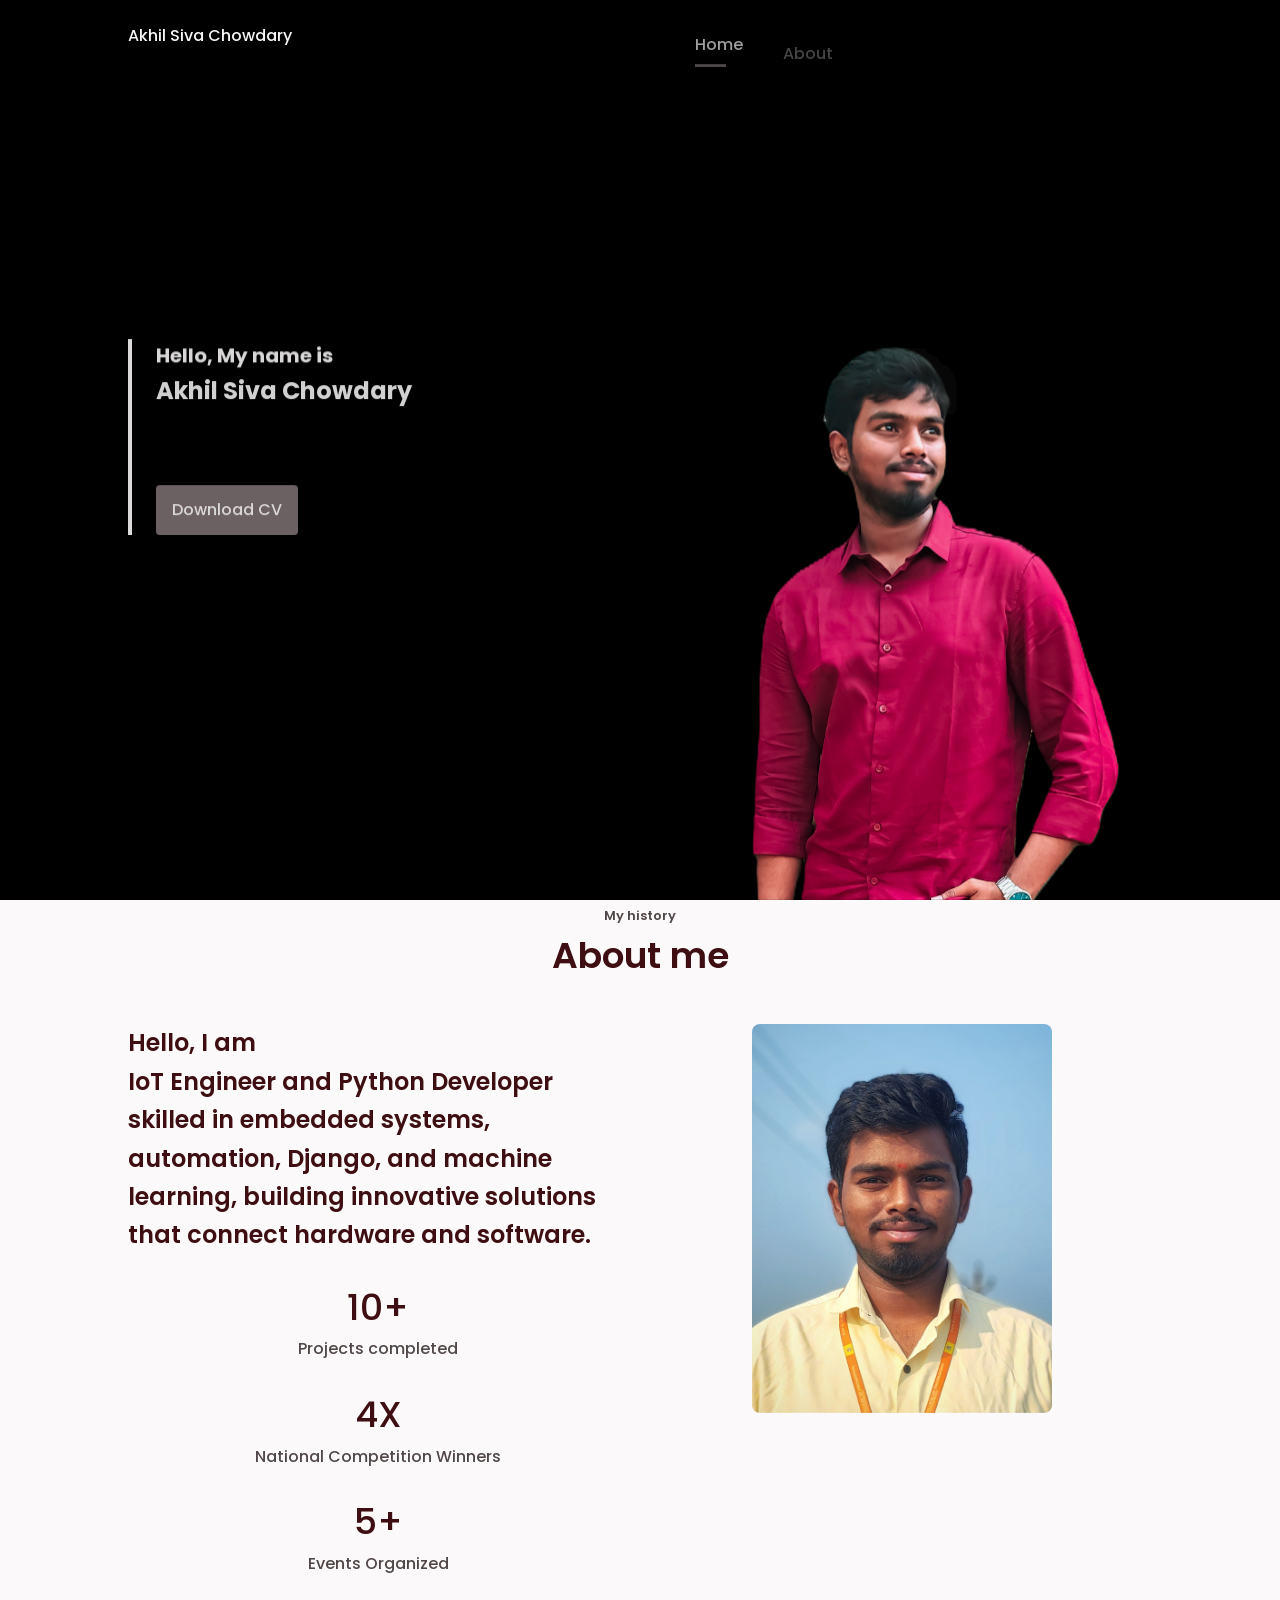
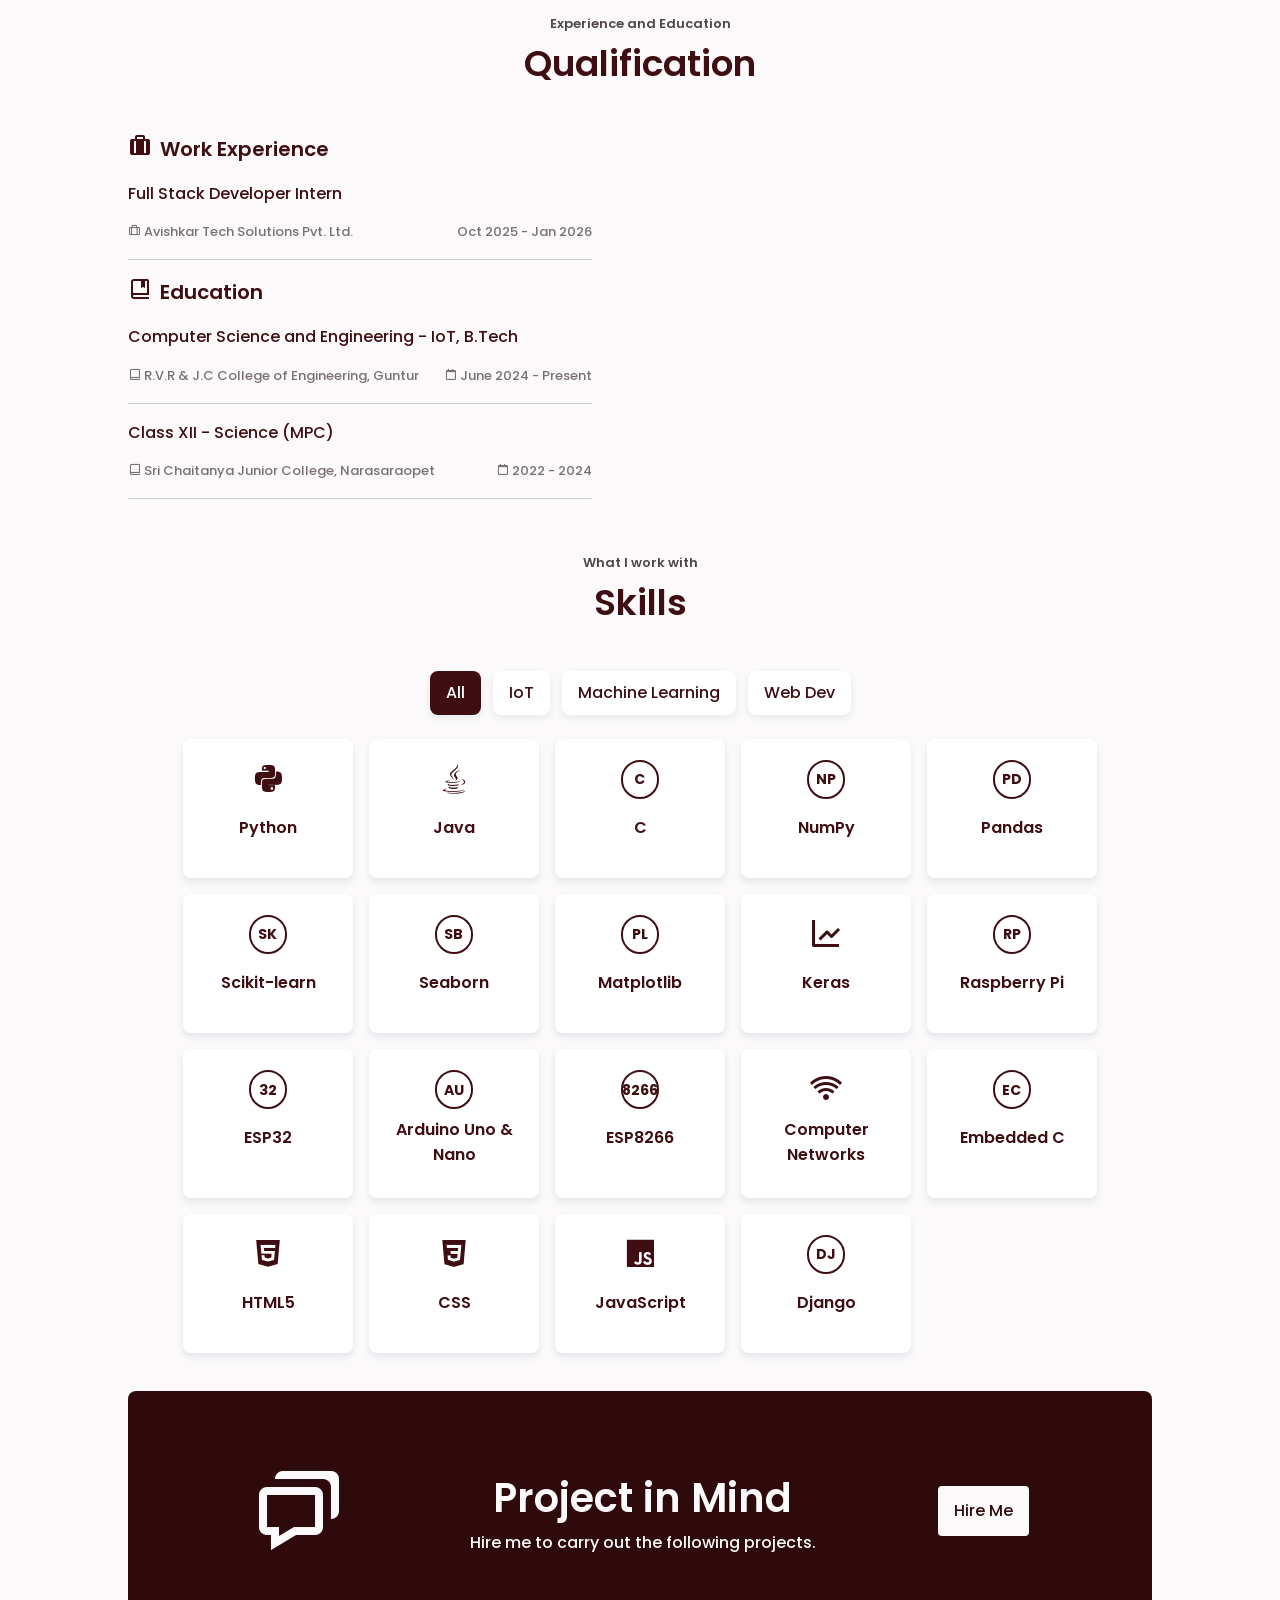
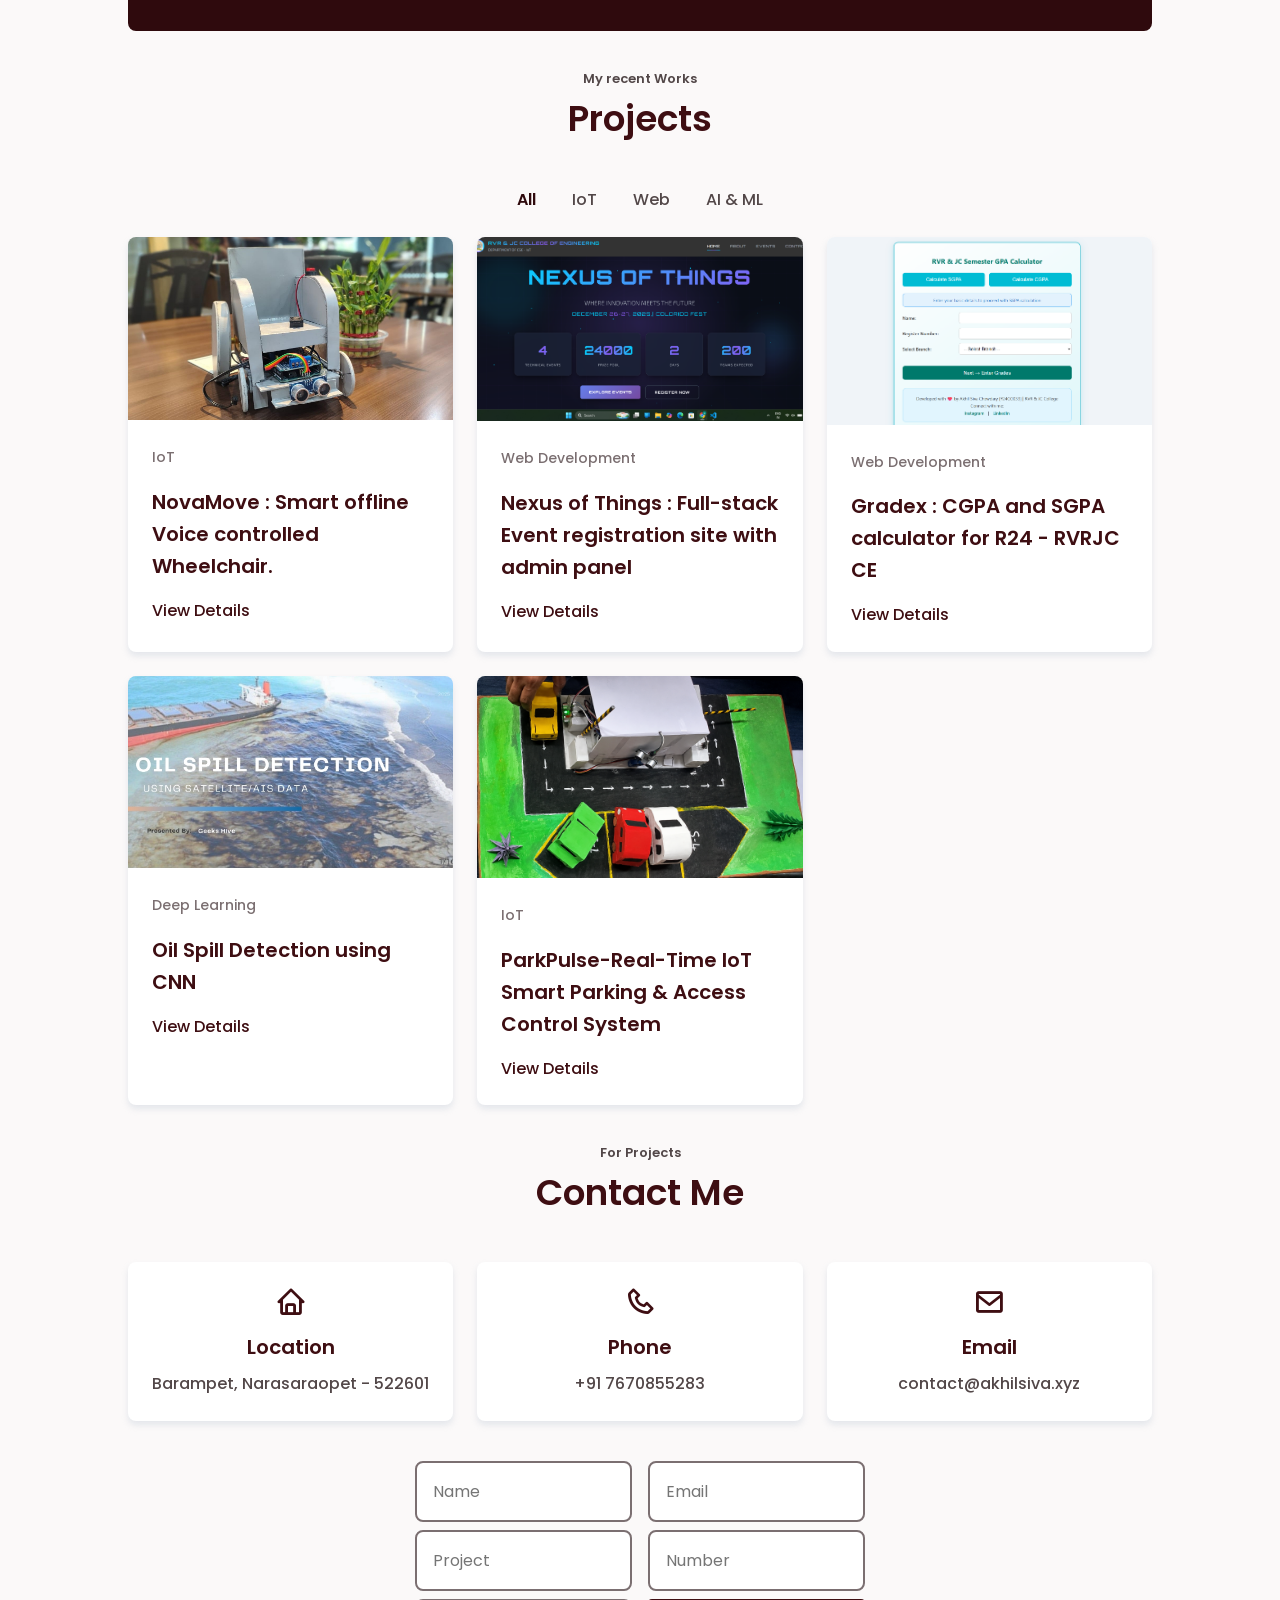
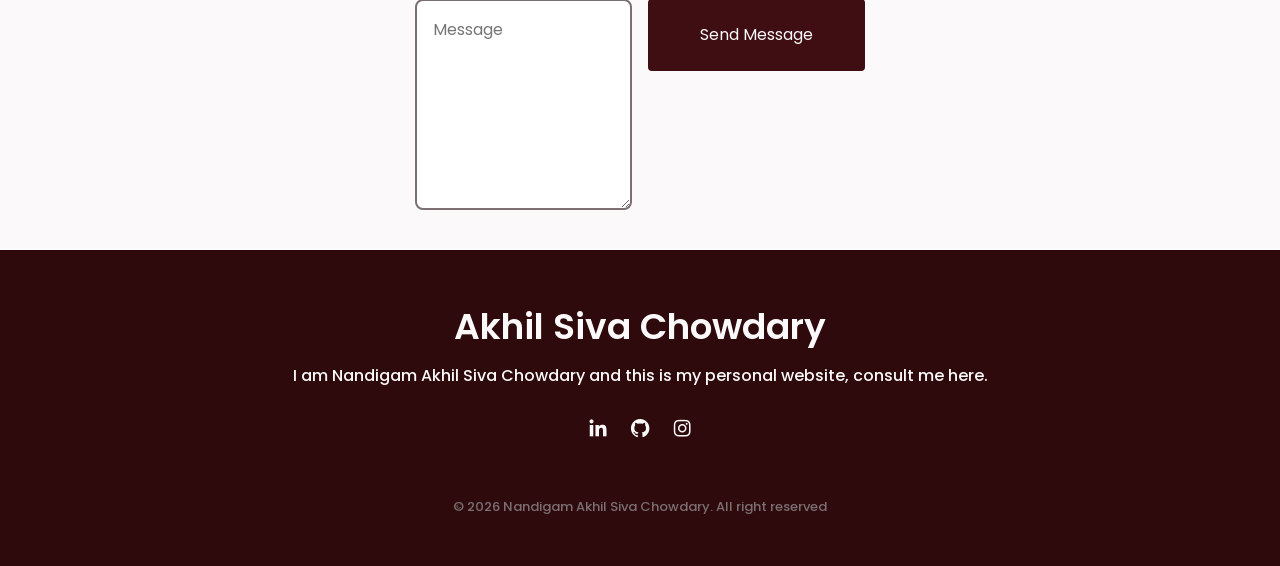
==== commit a5008d18: "Added Google Analytics" ====
--- a/index.html
+++ b/index.html
@@ -1,6 +1,15 @@
 <!DOCTYPE html>
 <html lang="en">
 <head>
+    <!-- Google tag (gtag.js) -->
+    <script async src="https://www.googletagmanager.com/gtag/js?id=G-6T1WYDZ8G1"></script>
+    <script>
+    window.dataLayer = window.dataLayer || [];
+    function gtag(){dataLayer.push(arguments);}
+    gtag('js', new Date());
+
+    gtag('config', 'G-6T1WYDZ8G1');
+    </script>
     <meta charset="UTF-8">
     <meta name="viewport" content="width=device-width, initial-scale=1.0">
  
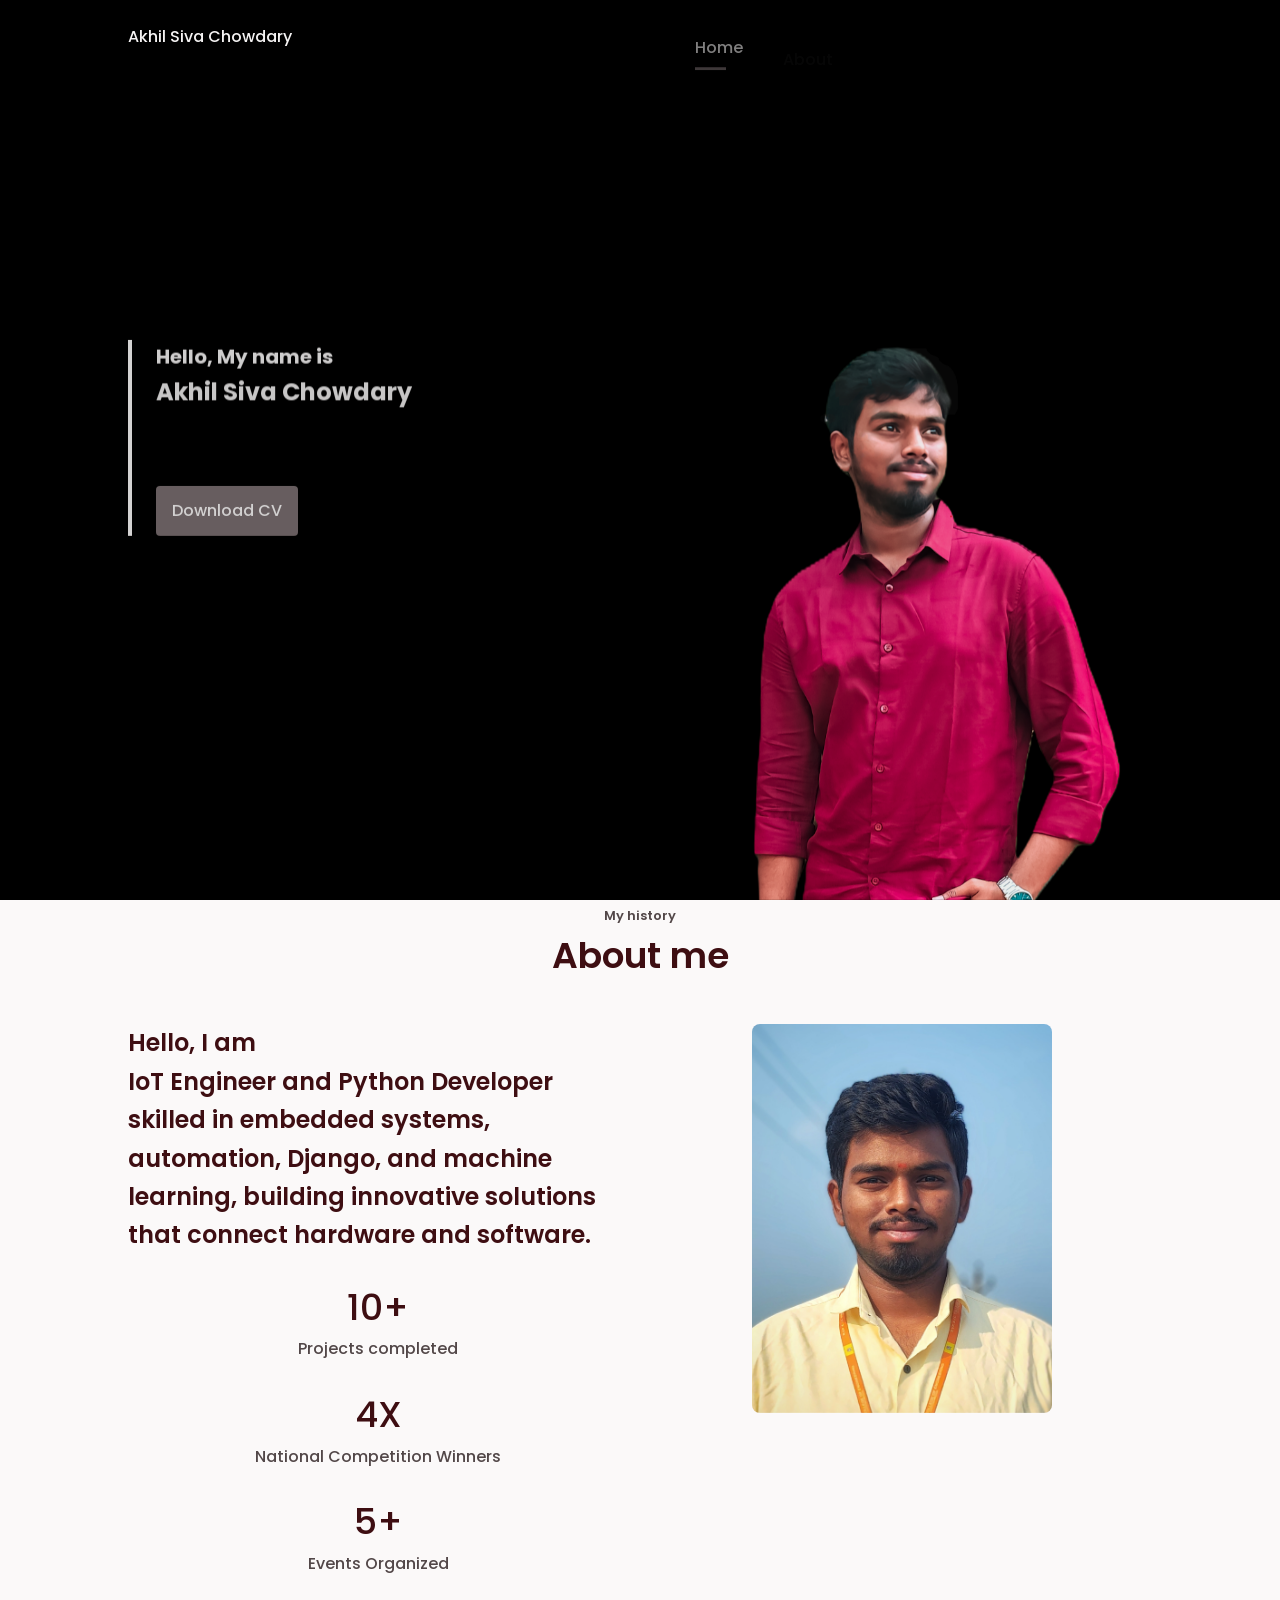
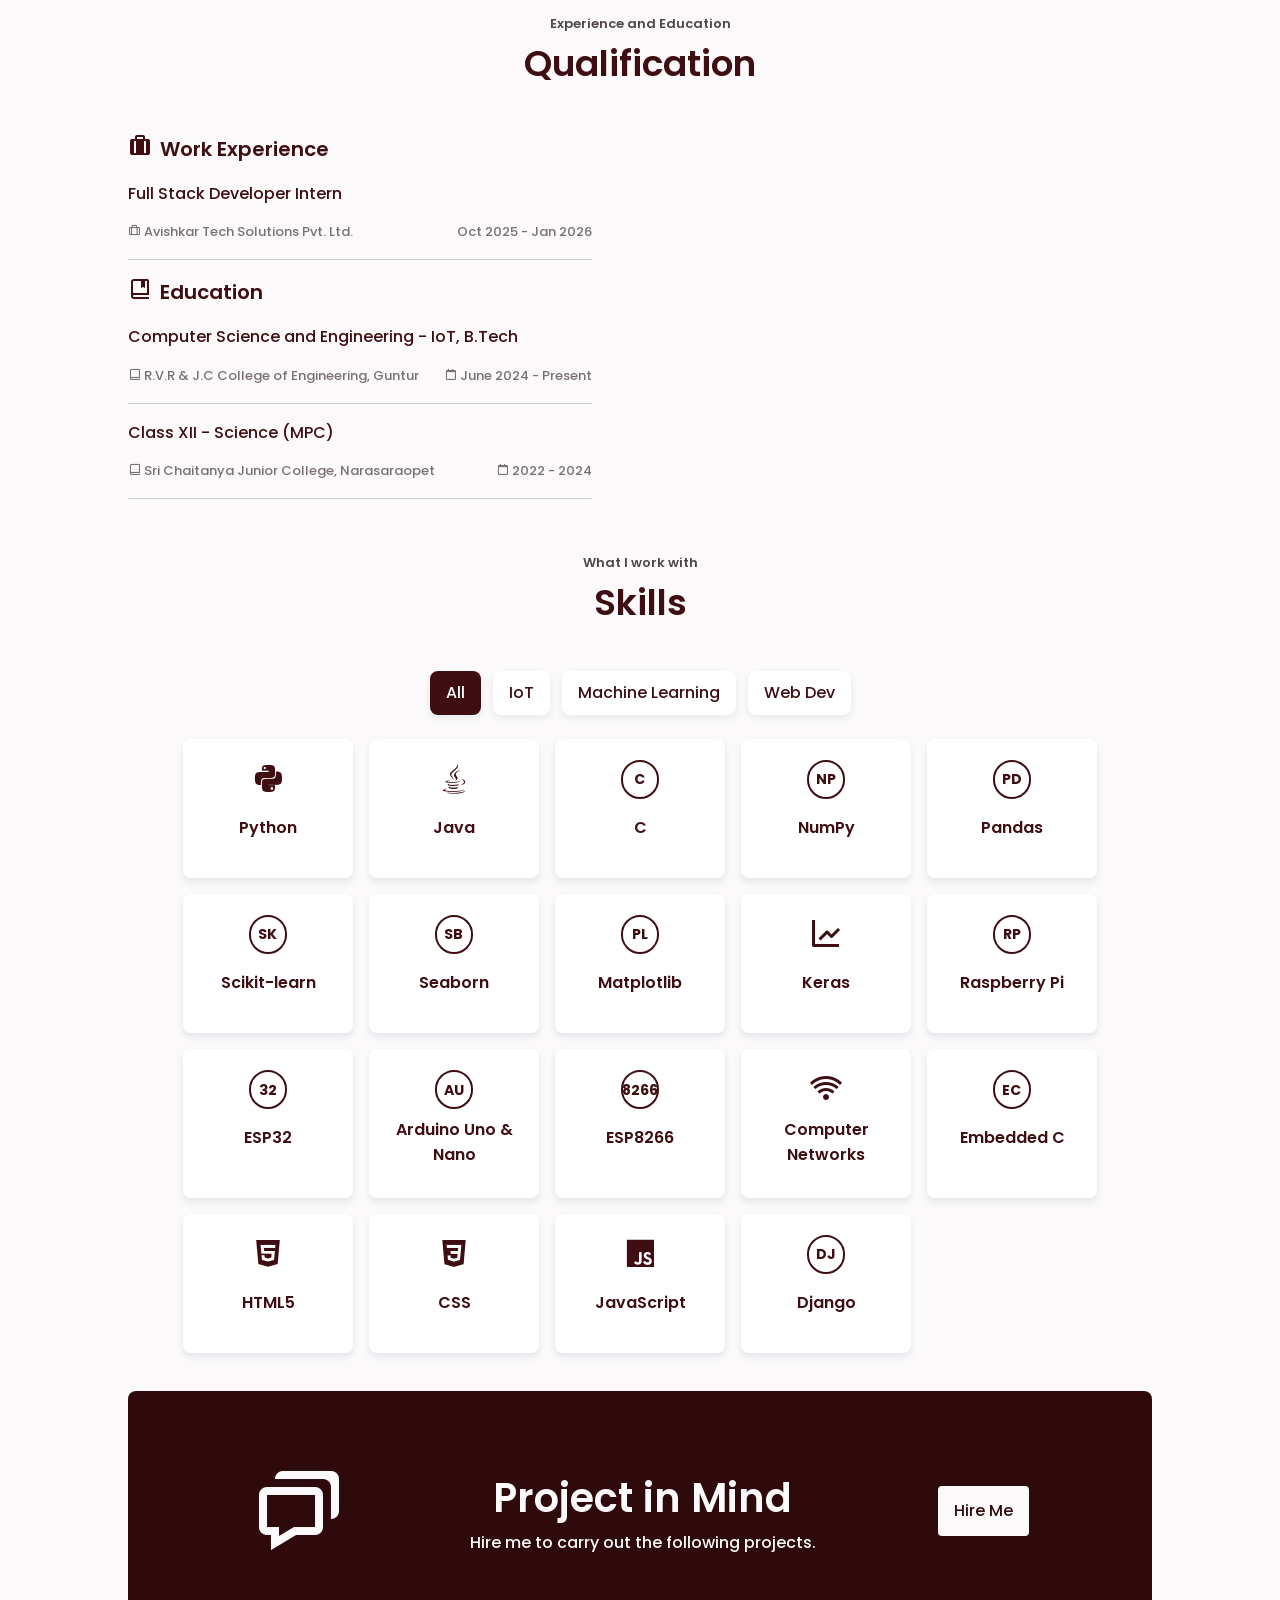
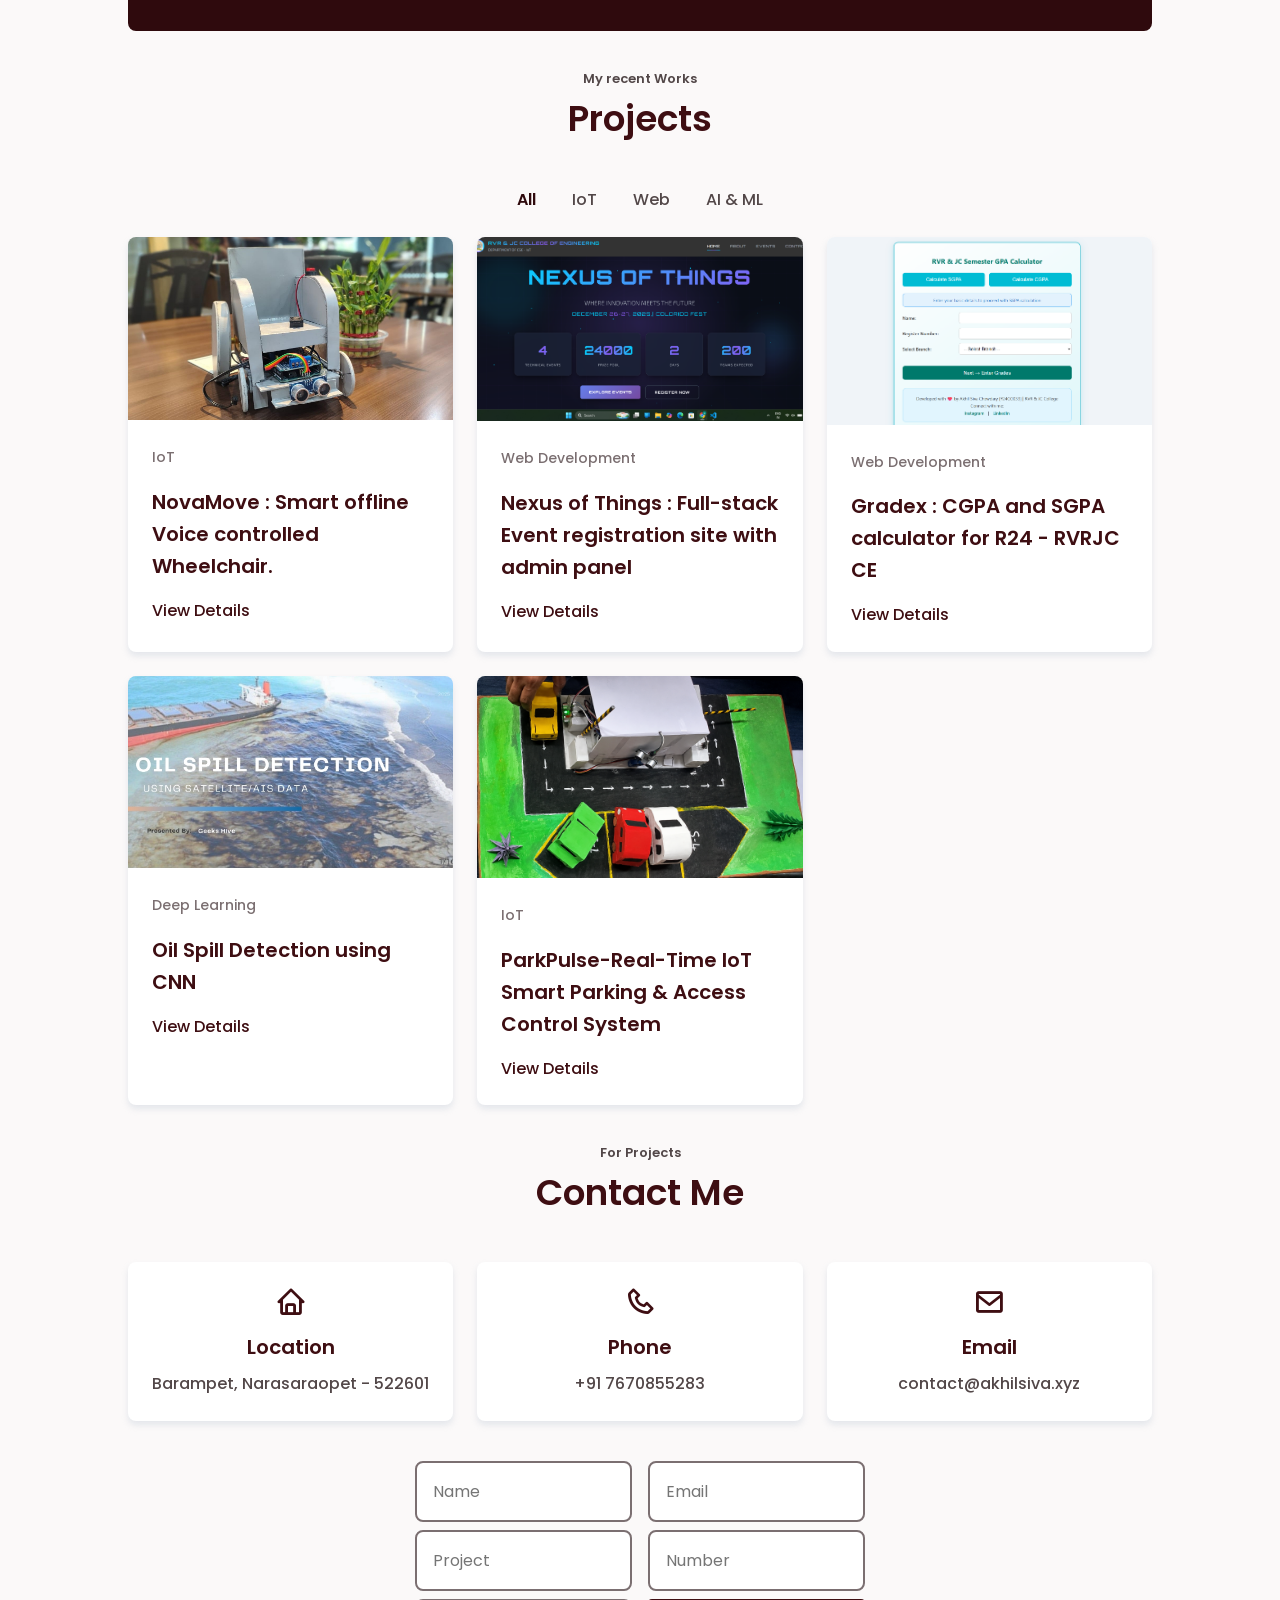
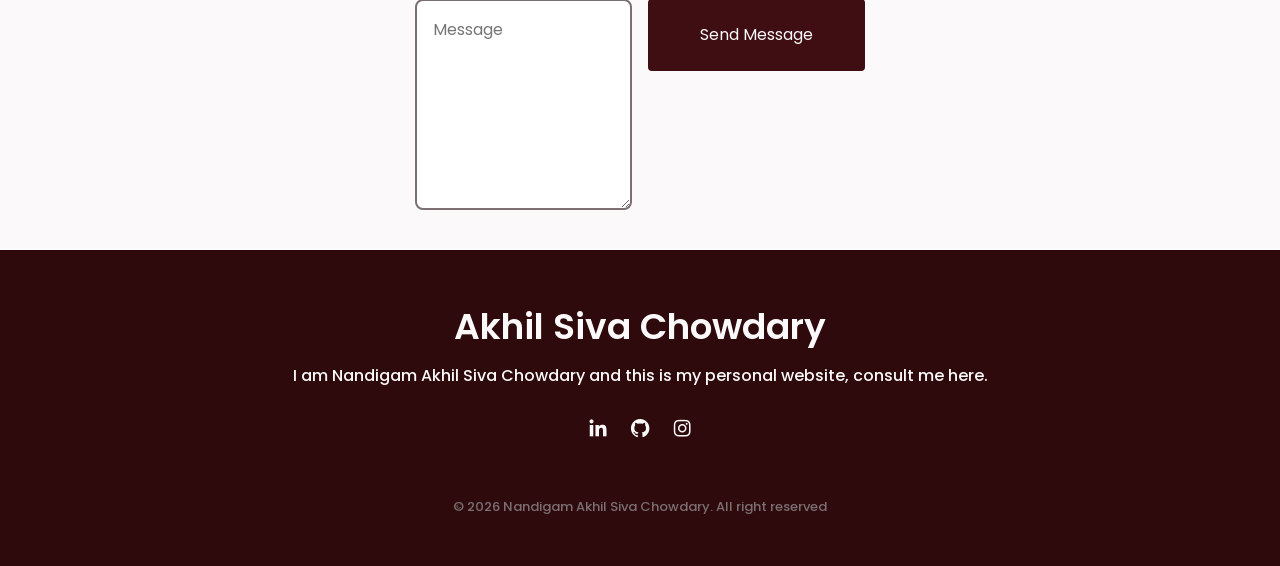
==== commit b9dd999e: "Update index.html" ====
--- a/index.html
+++ b/index.html
@@ -401,7 +401,7 @@
                     </div> 
 
                     <div>
-                        <a href="#" class="button button-white">Hire Me</a>
+                        <a href="#contact" class="button button-white">Hire Me</a>
                     </div>
                 </div>
             </div>
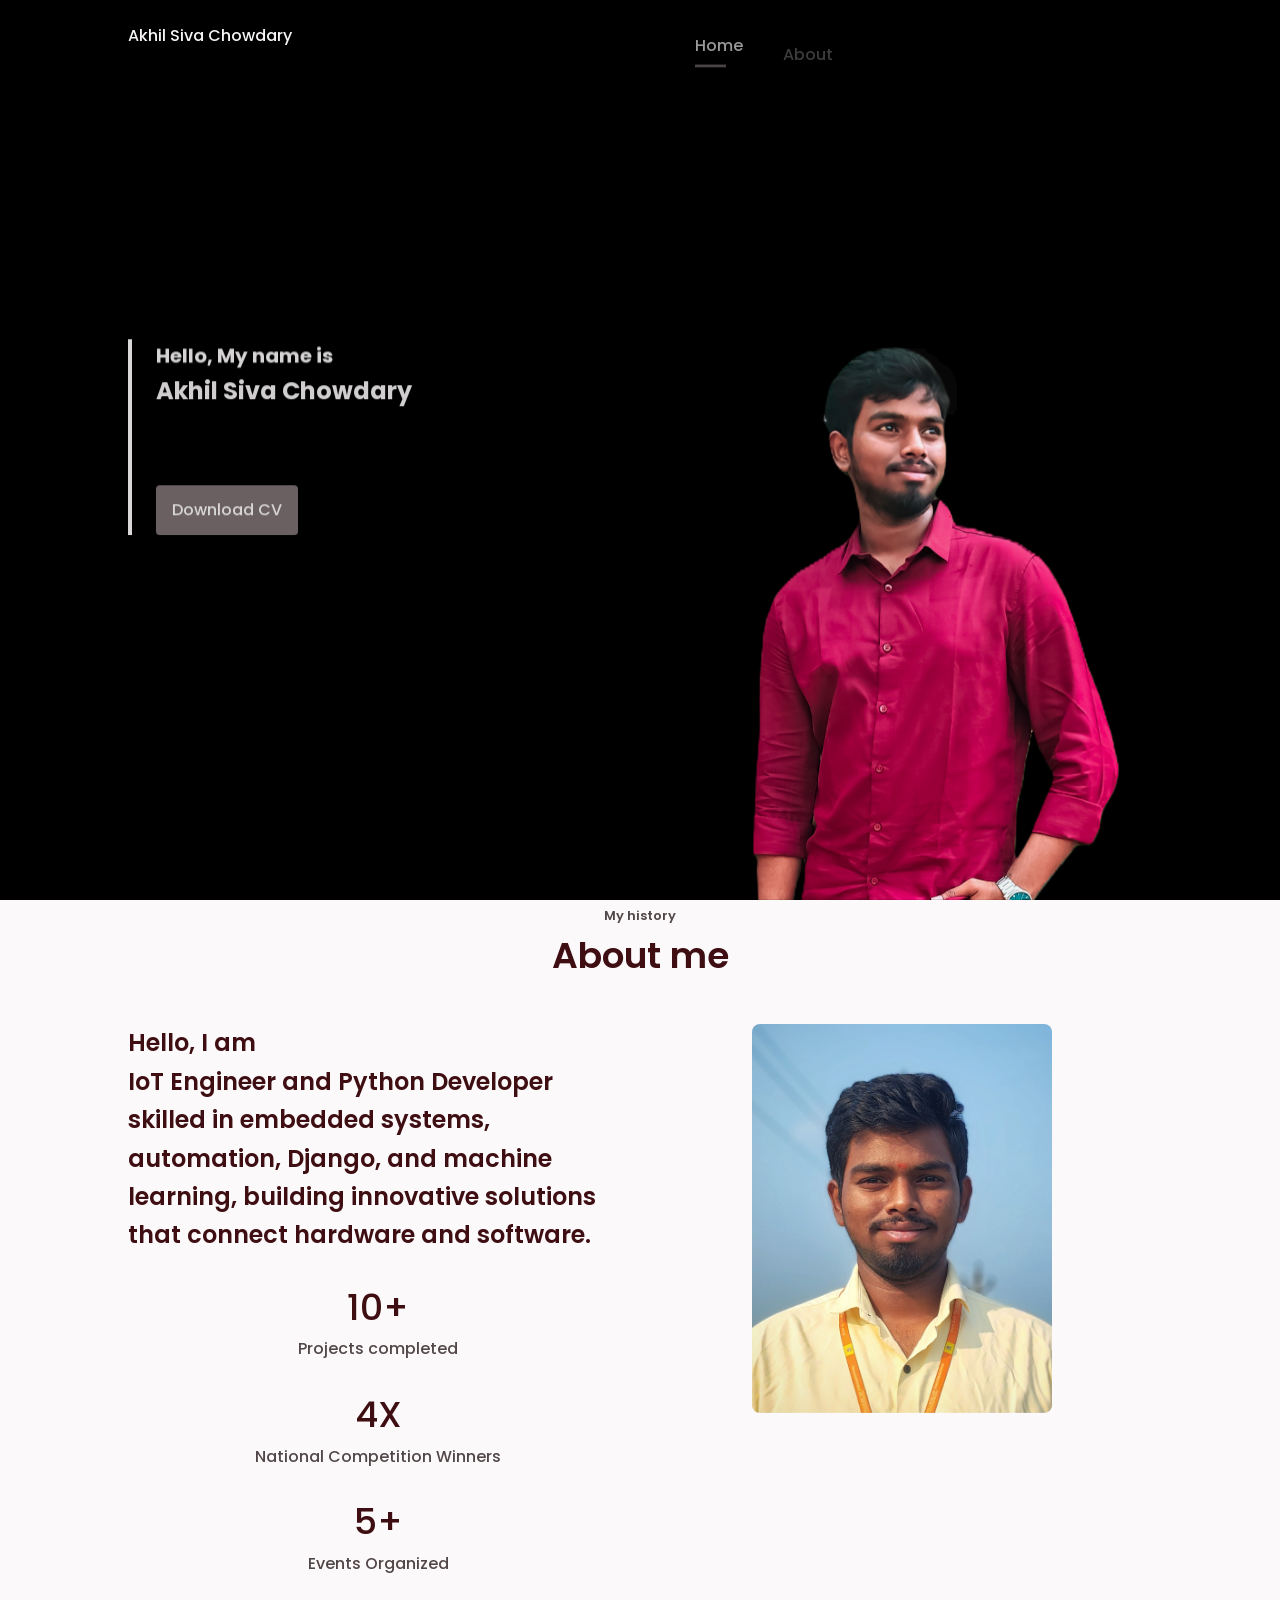
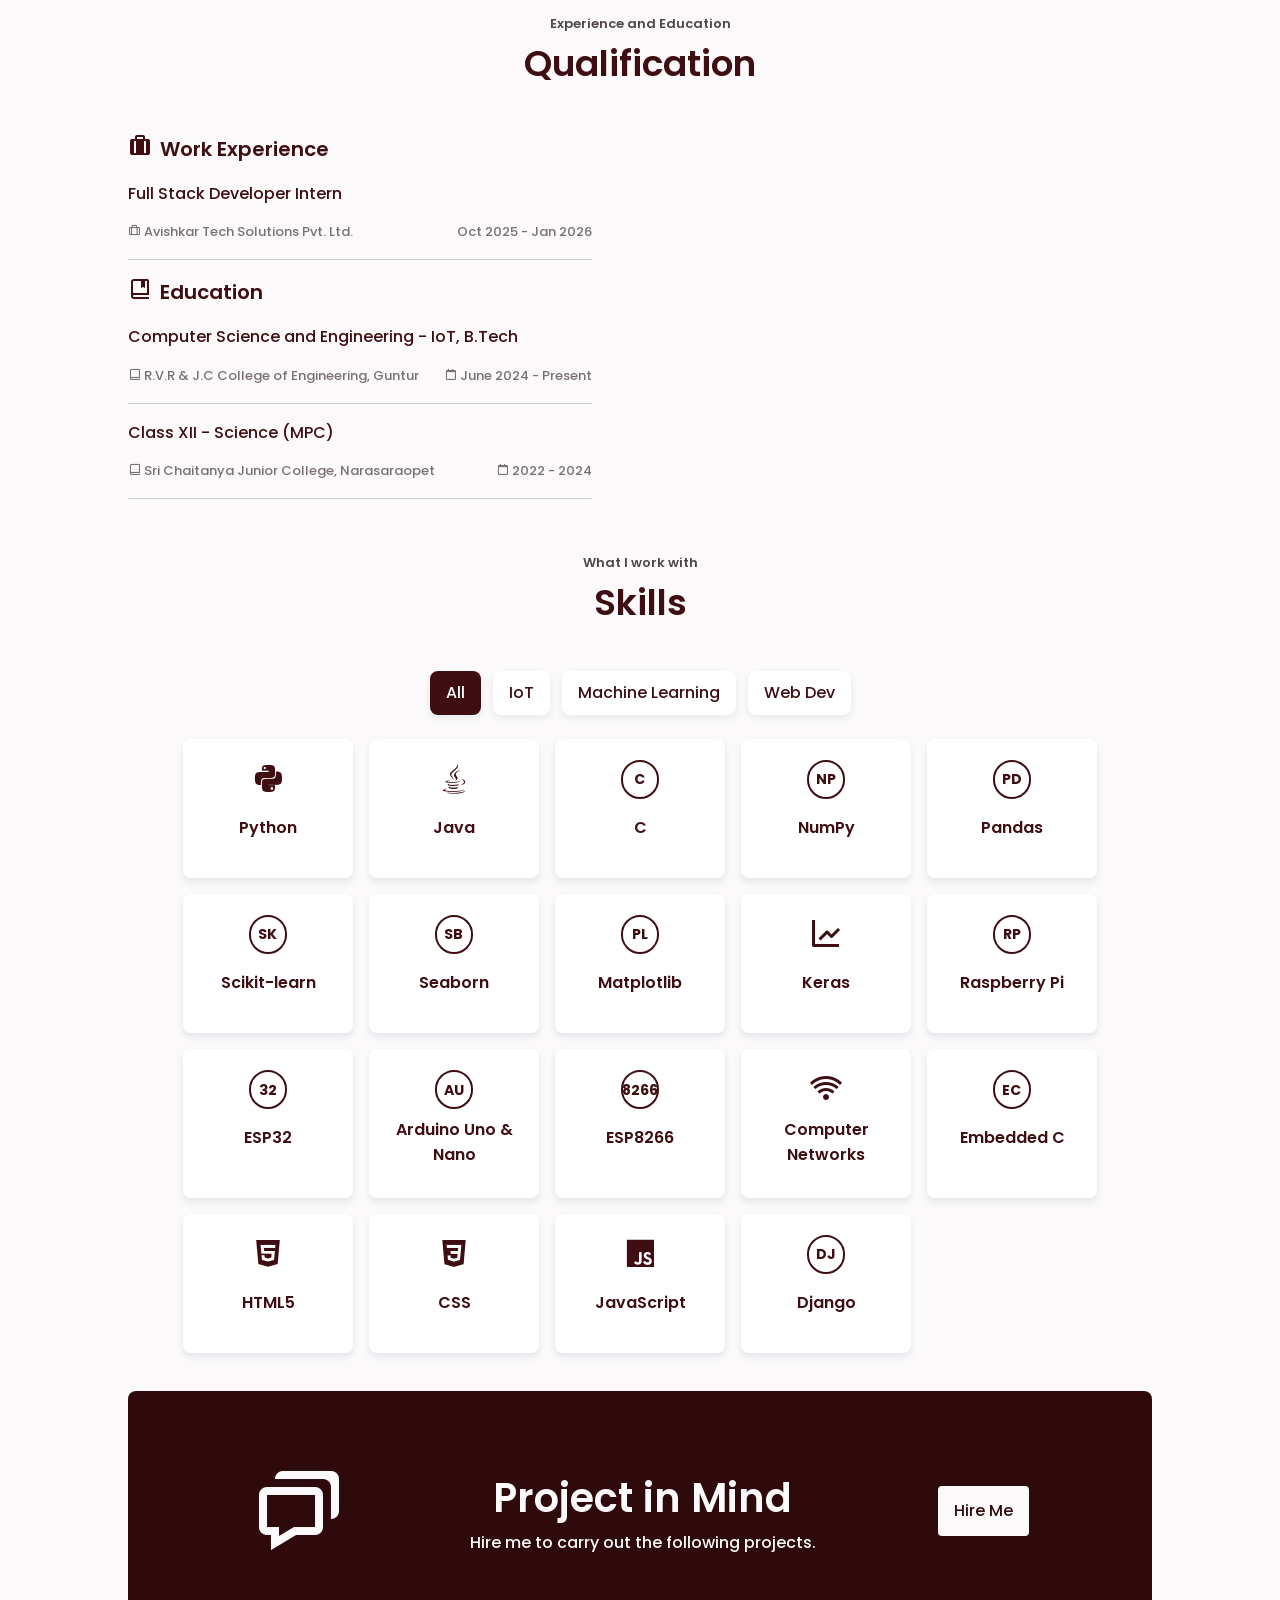
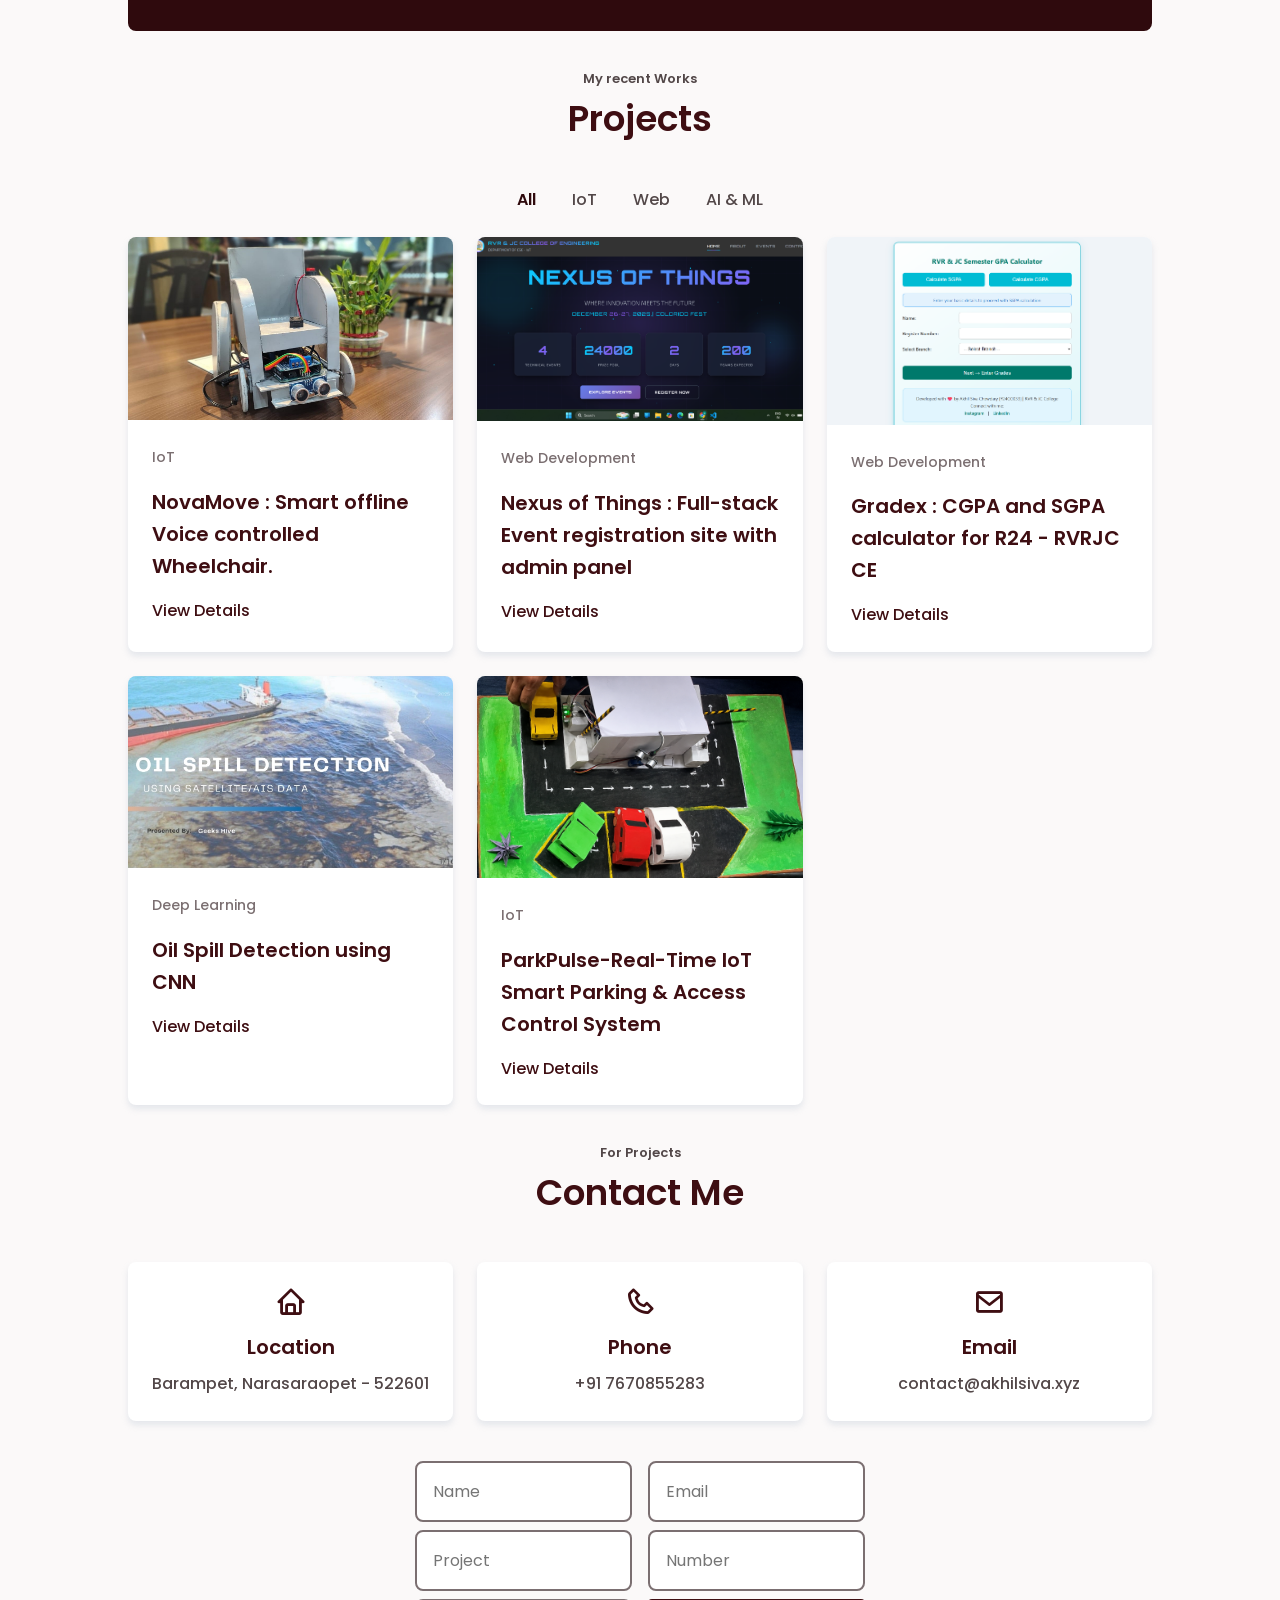
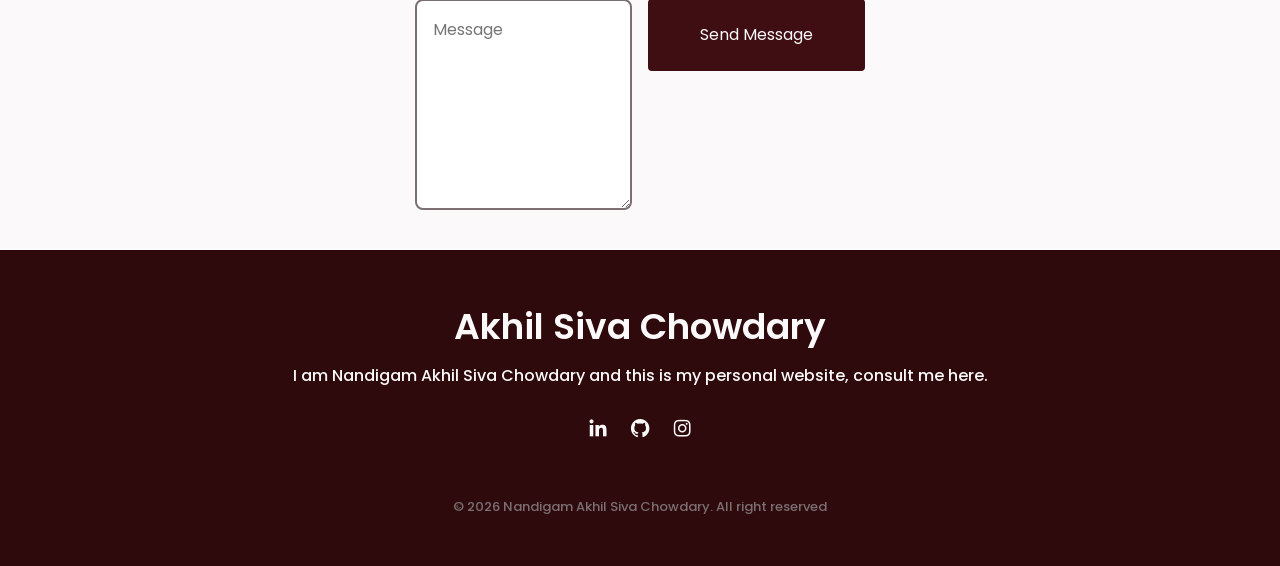
==== commit 761e457a: "Update index.html" ====
--- a/index.html
+++ b/index.html
@@ -12,6 +12,7 @@
     </script>
     <meta charset="UTF-8">
     <meta name="viewport" content="width=device-width, initial-scale=1.0">
+    <meta name="google-adsense-account" content="ca-pub-1073590153943564">
  
     <title>Akhil Siva Chowdary | IoT Engineer &amp; Python Developer</title>
  
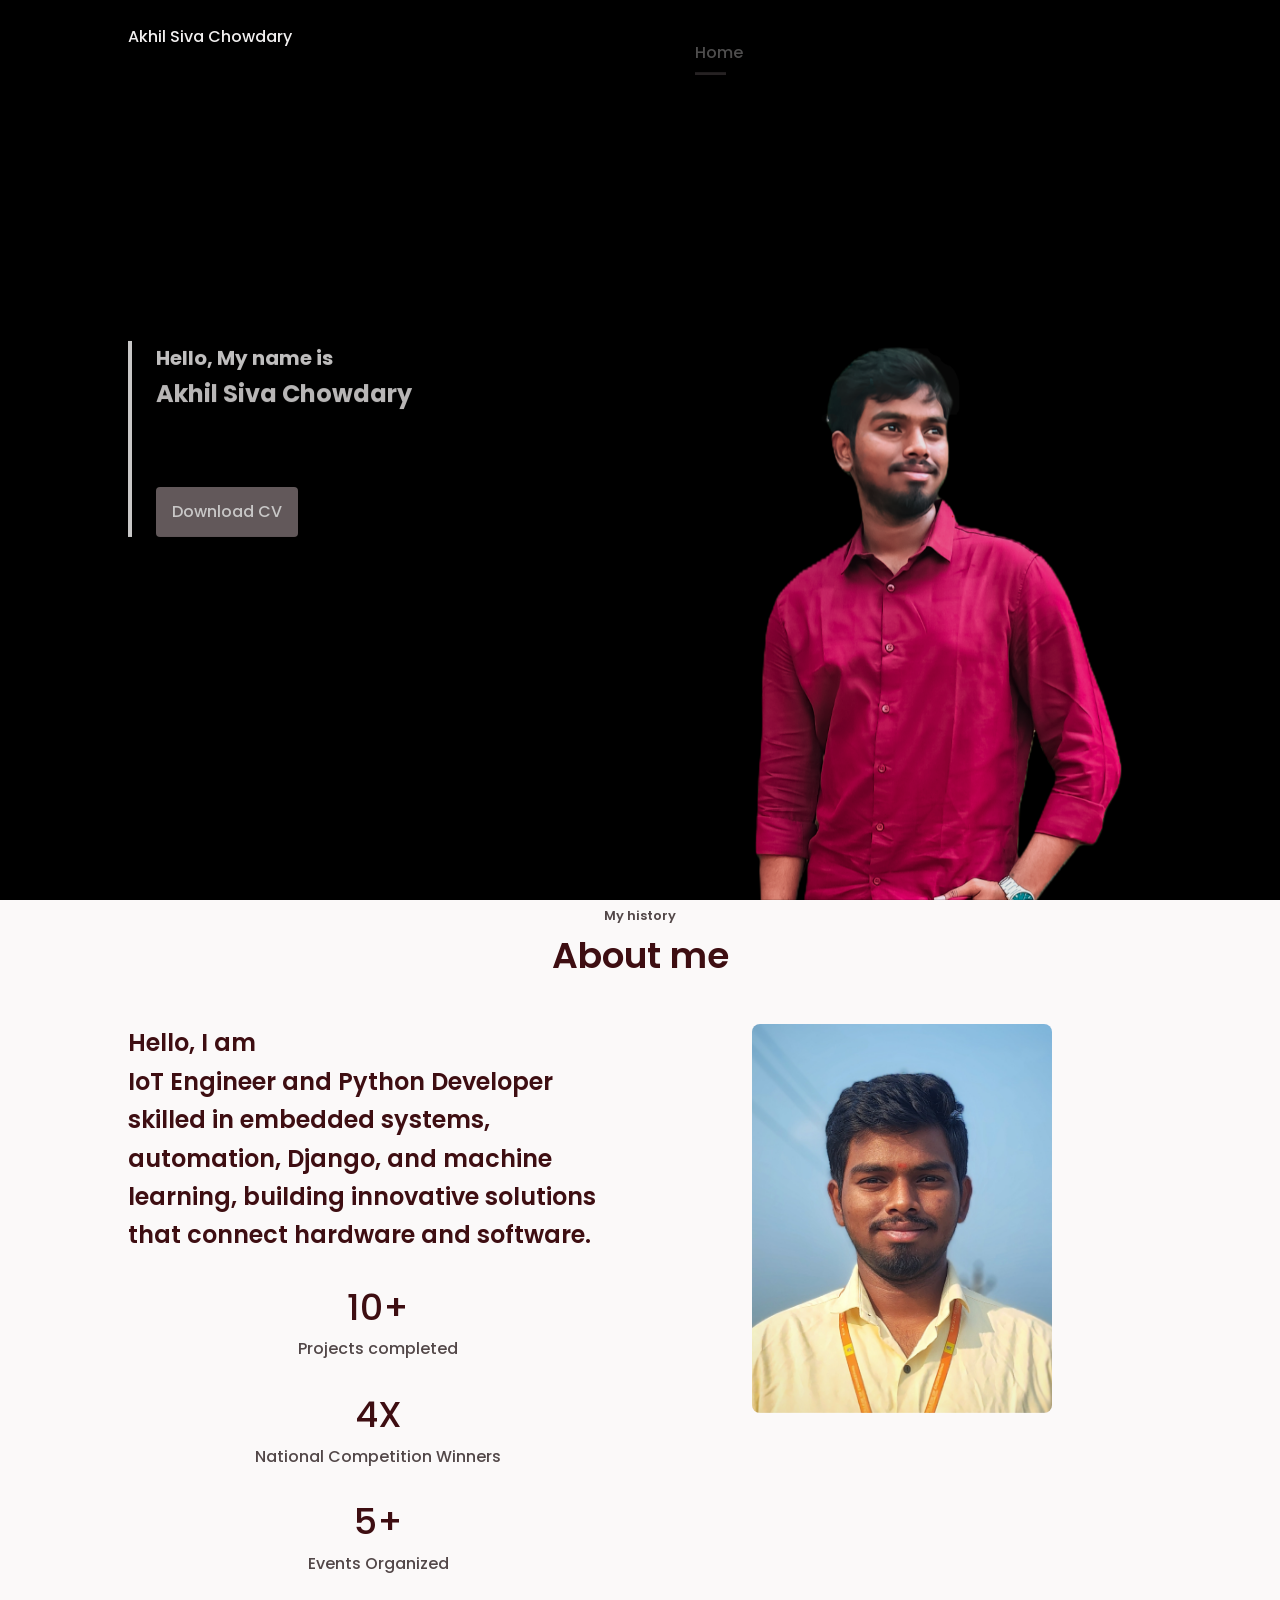
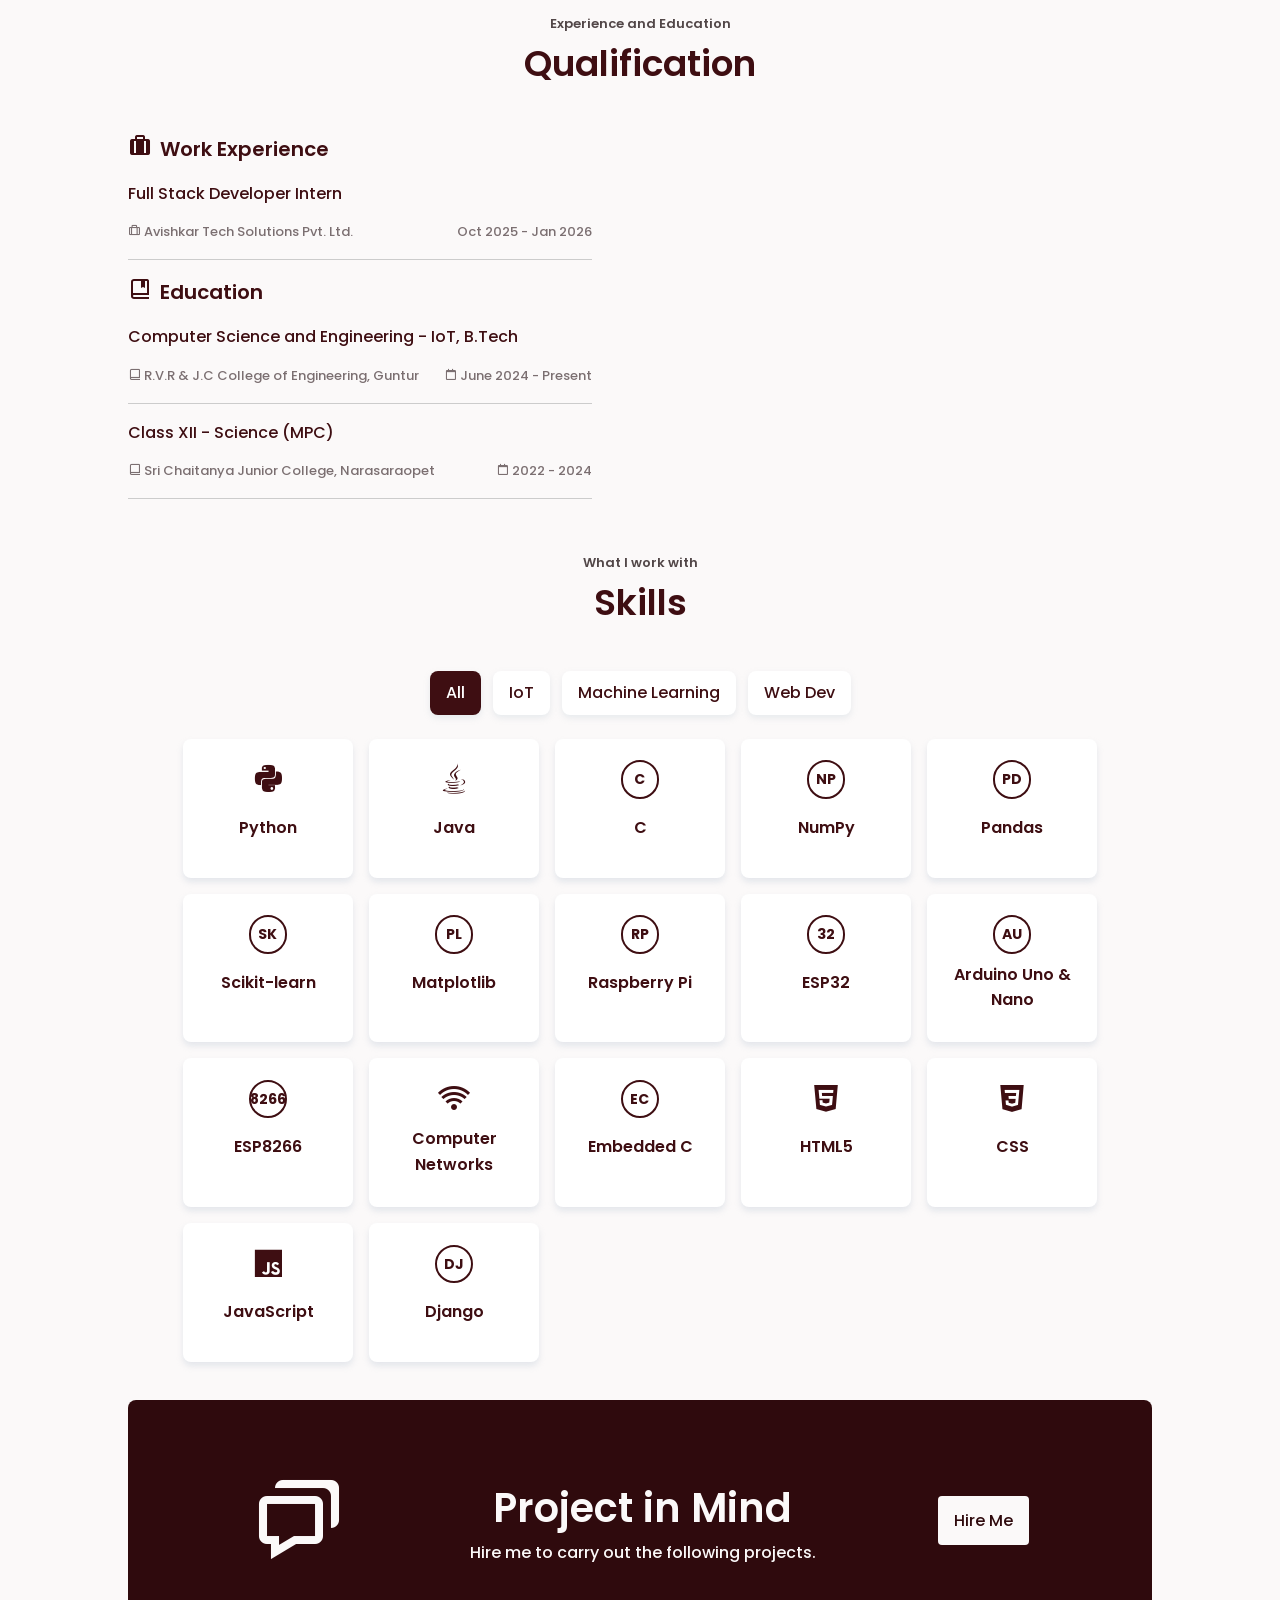
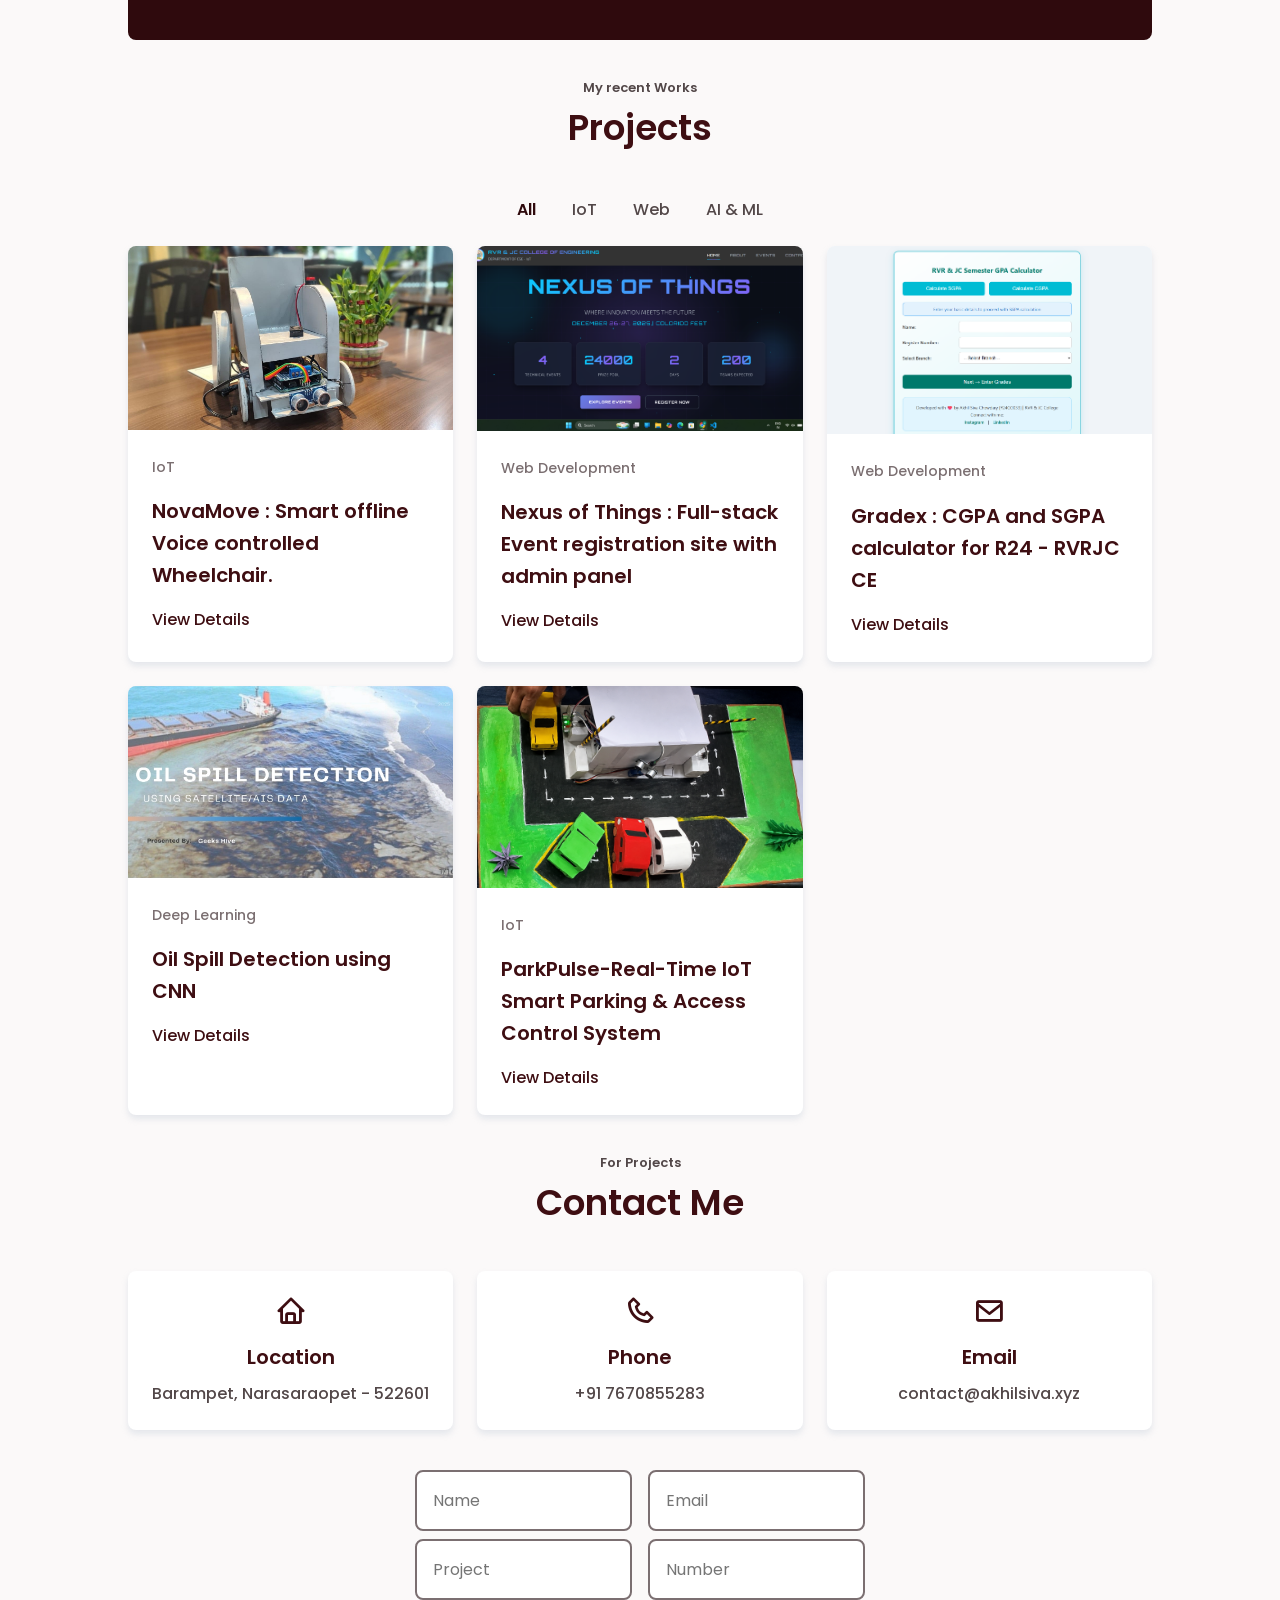
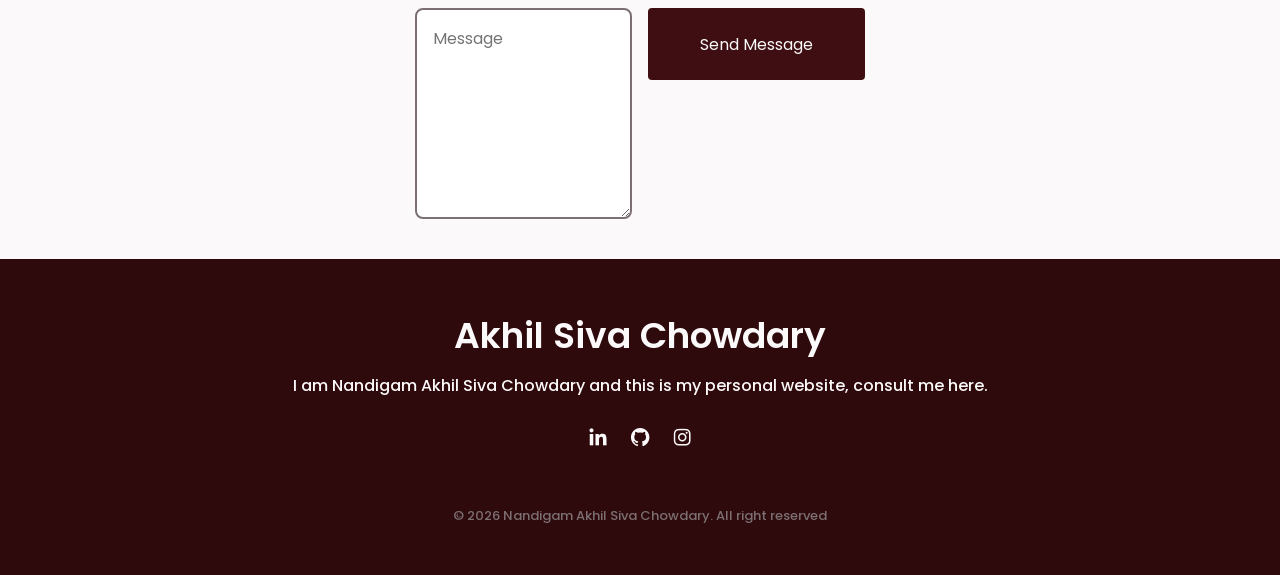
==== commit f7aee700: "updated FormSubmit URL's" ====
--- a/index.html
+++ b/index.html
@@ -12,7 +12,6 @@
     </script>
     <meta charset="UTF-8">
     <meta name="viewport" content="width=device-width, initial-scale=1.0">
-    <meta name="google-adsense-account" content="ca-pub-1073590153943564">
  
     <title>Akhil Siva Chowdary | IoT Engineer &amp; Python Developer</title>
  
@@ -321,21 +320,21 @@
                         <span class="services__icon services__icon-text">SK</span>
                         <h3 class="services__title">Scikit-learn</h3>
                     </div>
-
+<!-- 
                     <div class="services__data skill-card skill-ml">
                         <span class="services__icon services__icon-text">SB</span>
                         <h3 class="services__title">Seaborn</h3>
-                    </div>
+                    </div> -->
 
                     <div class="services__data skill-card skill-ml">
                         <span class="services__icon services__icon-text">PL</span>
                         <h3 class="services__title">Matplotlib</h3>
                     </div>
 
-                    <div class="services__data skill-card skill-ml">
+                    <!-- <div class="services__data skill-card skill-ml">
                         <i class='bx bx-line-chart services__icon'></i>
                         <h3 class="services__title">Keras</h3>
-                    </div>
+                    </div> -->
 
                     <div class="services__data skill-card skill-iot">
                         <span class="services__icon services__icon-text">RP</span>
@@ -491,6 +490,7 @@
 
                 </div>
                 <form action="https://formsubmit.co/akhil2310siva@gmail.com" method="POST" class='contact__form'>
+                    <input type="hidden" name="_url" value="https://akhilsiva.xyz/">
                     <div class="contact__inputs">
                         <input type="text" name="name" placeholder="Name" class="contact__input">
                         <input type="email" name="email" placeholder="Email" class="contact__input">
